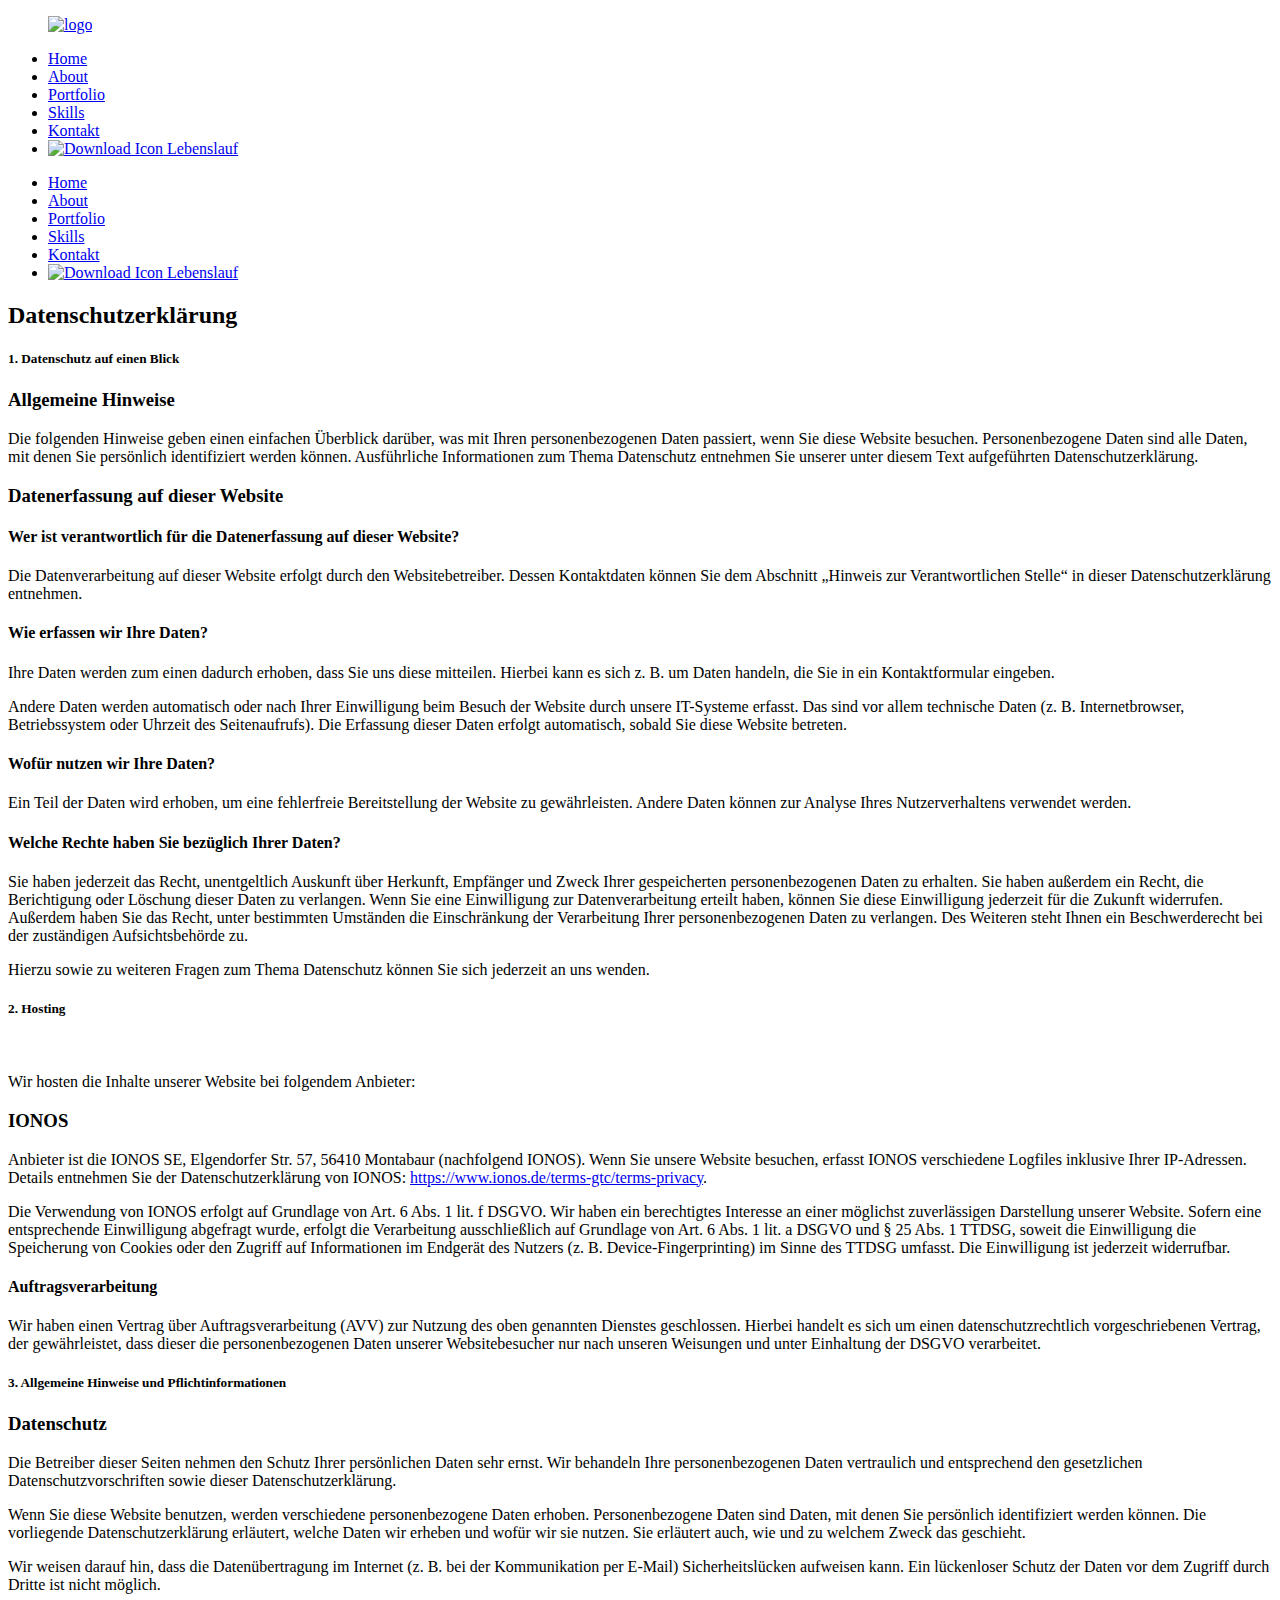
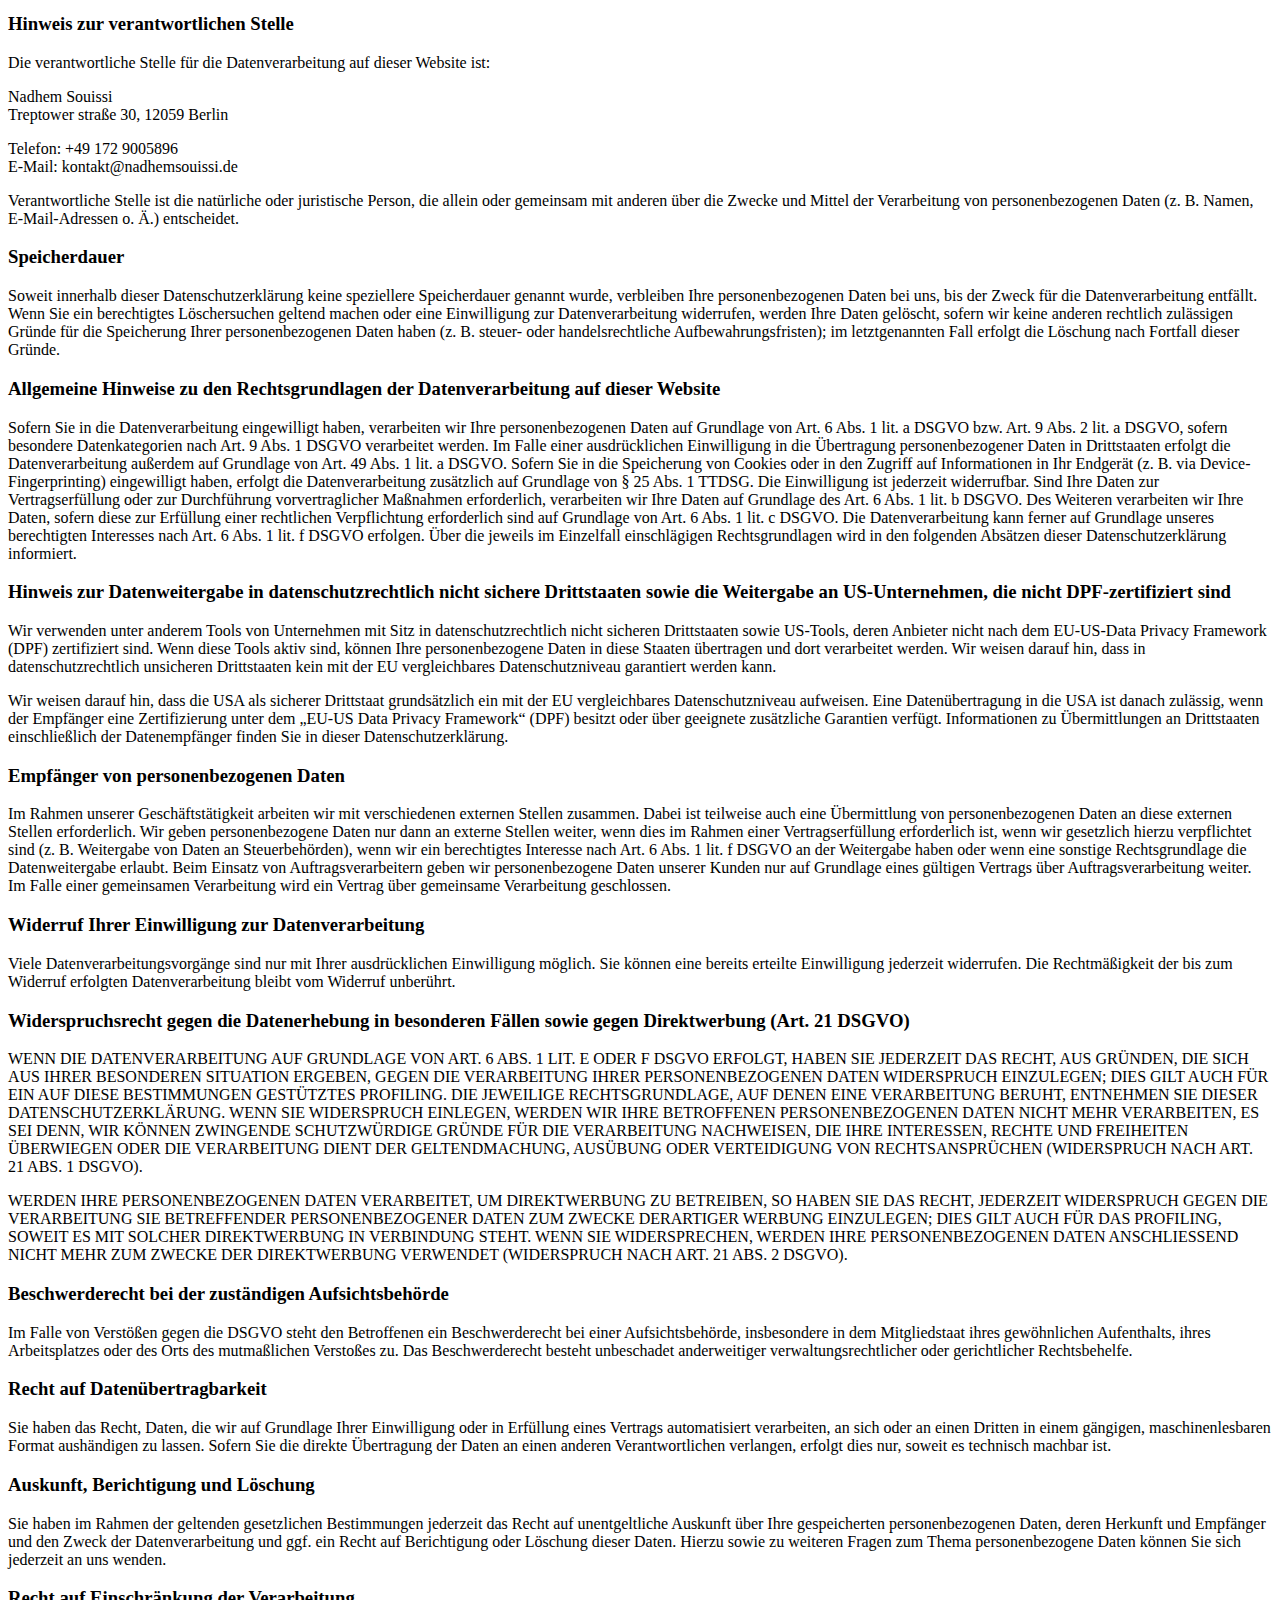
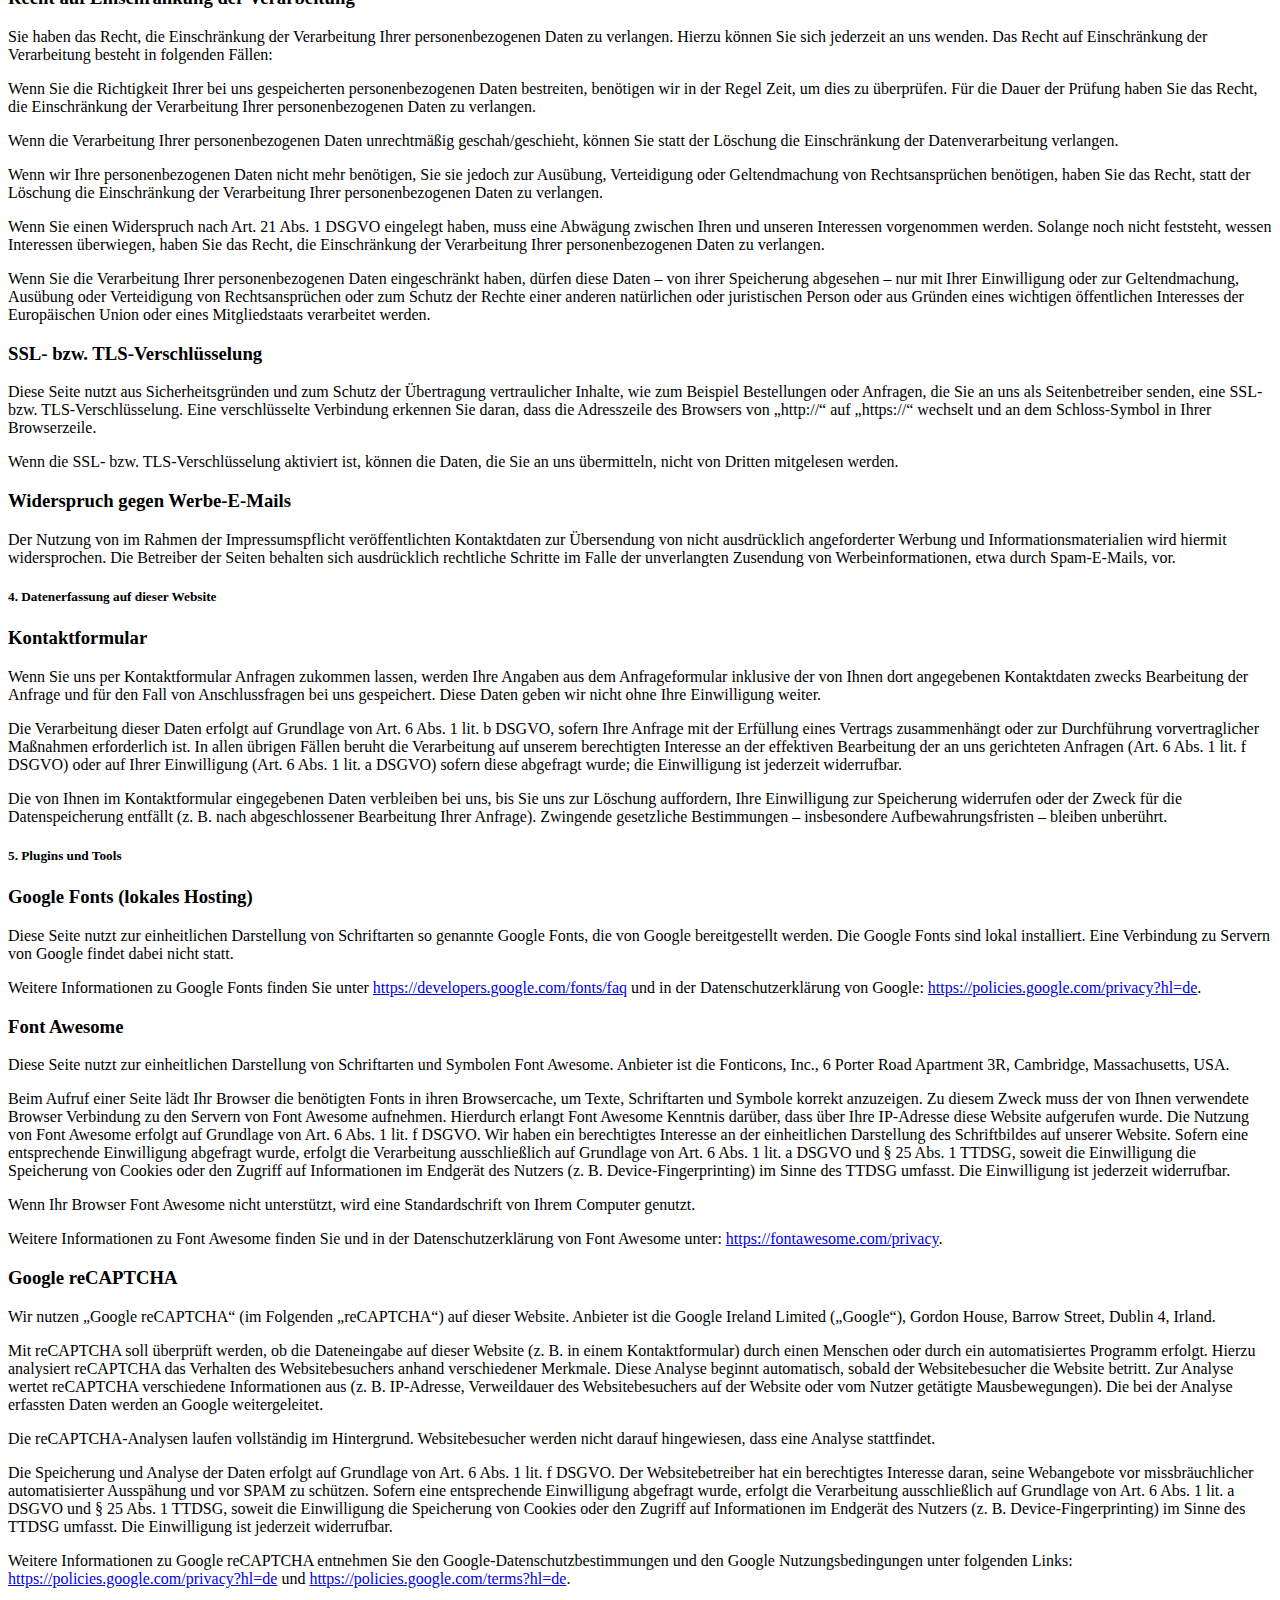
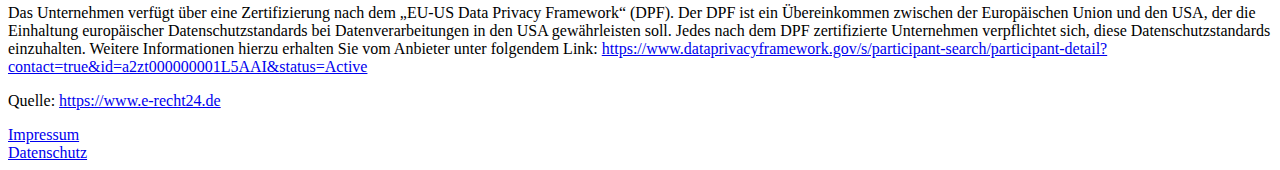
==== datenschutz.html @ a10cf96f "Add files via upload" ====
<!doctype html>
<html>
<head>
	<meta charset="UTF-8">
  	<meta name="viewport" content="width=device-width, initial-scale=1.0">
	<title>Datenschutz</title>
	<link rel="icon" href="bilder/fav-icon.ico" type="image/x-icon">
	<link rel="stylesheet" type="text/css" href="css/ns_fonts">
	<link rel="stylesheet" type="text/css" href="css/ns_styles.css">
	<link rel="stylesheet" href="https://cdnjs.cloudflare.com/ajax/libs/font-awesome/6.5.1/css/all.min.css" integrity="sha512-DTOQO9RWCH3ppGqcWaEA1BIZOC6xxalwEsw9c2QQeAIftl+Vegovlnee1c9QX4TctnWMn13TZye+giMm8e2LwA==" crossorigin="anonymous" referrerpolicy="no-referrer" />
	<script src="https://www.google.com/recaptcha/enterprise.js?render=6LegSc8pAAAAAIklkKpX2Bdz5UQm3y5-i37NAhA-"></script>
</head>

	<body>
	<!--	<header>		
			<div class="navbar">
				<figure id="id01" class="logo">
					<a href="index.html">
						<img src="bilder/ns_Logo.svg" alt="logo">
					</a>
				</figure>
				<ul class="links">
					<li><a href="index.html">Home</a></li>
					<li><a href="index.html#callpage">About me</a></li>
					<li><a href="unsere_expertise.html">Portfolio</a></li>
					<li><a href="#">Skills</a></li>
					<li><a href="erstanfrage_formular.html">Kontakt</a></li>
					<li><a href="faq.html">Lebenslauf</a></li>
				</ul>
				<div class="toggle_btn">
					<i class="fa-solid fa-bars"></i>
				</div>
				<ul class="dropdown_menu">
					<li><a href="index.html">Home</a></li>
					<li><a href="index.html#callpage">About me</a></li>
					<li><a href="unsere_expertise.html">Portfolio</a></li>
					<li><a href="#">Skills</a></li>
					<li><a href="erstanfrage_formular.html">Kontakt</a></li>
					<li><a href="faq.html">Lebenslauf</a></li>
				</ul>
			</div>
		</header>-->
		
			<header>		
			<div class="navbar">
				<figure id="id01" class="logo">
					<a href="index.html">
						<img src="bilder/ns_Logo.svg" alt="logo">
					</a>
				</figure>
				<ul class="links">
					<li><a href="index.html">Home</a></li>
					<li><a href="index.html#caller1">About</a></li>
					<li><a href="index.html#caller2">Portfolio</a></li>
					<li><a href="index.html#caller3">Skills</a></li>
					<li><a href="index.html#caller4">Kontakt</a></li>
					
					<li class="button">
    					<a href="path/to/your/local/file.pdf" download>
        				<img src="bilder/icon-download.svg" alt="Download Icon" width="25" height="25"> Lebenslauf </a>
					</li>
				</ul>
				
				<div class="toggle_btn">
					<i class="fa-solid fa-bars"></i>
				</div>
				
				<ul class="dropdown_menu">
					<li><a href="index.html">Home</a></li>
					<li><a href="index.html#caller1">About</a></li>
					<li><a href="index.html#caller2">Portfolio</a></li>
					<li><a href="index.html#caller3">Skills</a></li>
					<li><a href="index.html#caller4">Kontakt</a></li>
					
					<li class="button2">
    					<a href="path/to/your/local/file.pdf" download>
        				<img src="bilder/icon-download.svg" alt="Download Icon" width="25" height="25"> Lebenslauf </a>
					</li>

				</ul>
			</div>
		</header> 
		
		
		
		
		<main>
			<div class="mainw">
				<div class="datenschutzz">

					
					<h2>Datenschutz&shy;erkl&auml;rung</h2>
					<h5>1. Datenschutz auf einen Blick</h5>
					<h3>Allgemeine Hinweise</h3> <p>Die folgenden Hinweise geben einen einfachen &Uuml;berblick dar&uuml;ber, was mit Ihren personenbezogenen Daten passiert, wenn Sie diese Website besuchen. Personenbezogene Daten sind alle Daten, mit denen Sie pers&ouml;nlich identifiziert werden k&ouml;nnen. Ausf&uuml;hrliche Informationen zum Thema Datenschutz entnehmen Sie unserer unter diesem Text aufgef&uuml;hrten Datenschutzerkl&auml;rung.</p>
					<h3>Datenerfassung auf dieser Website</h3> <h4>Wer ist verantwortlich f&uuml;r die Datenerfassung auf dieser Website?</h4> <p>Die Datenverarbeitung auf dieser Website erfolgt durch den Websitebetreiber. Dessen Kontaktdaten k&ouml;nnen Sie dem Abschnitt &bdquo;Hinweis zur Verantwortlichen Stelle&ldquo; in dieser Datenschutzerkl&auml;rung entnehmen.</p> <h4>Wie erfassen wir Ihre Daten?</h4> <p>Ihre Daten werden zum einen dadurch erhoben, dass Sie uns diese mitteilen. Hierbei kann es sich z.&nbsp;B. um Daten handeln, die Sie in ein Kontaktformular eingeben.</p> <p>Andere Daten werden automatisch oder nach Ihrer Einwilligung beim Besuch der Website durch unsere IT-Systeme erfasst. Das sind vor allem technische Daten (z.&nbsp;B. Internetbrowser, Betriebssystem oder Uhrzeit des Seitenaufrufs). Die Erfassung dieser Daten erfolgt automatisch, sobald Sie diese Website betreten.</p> <h4>Wof&uuml;r nutzen wir Ihre Daten?</h4> <p>Ein Teil der Daten wird erhoben, um eine fehlerfreie Bereitstellung der Website zu gew&auml;hrleisten. Andere Daten k&ouml;nnen zur Analyse Ihres Nutzerverhaltens verwendet werden.</p> <h4>Welche Rechte haben Sie bez&uuml;glich Ihrer Daten?</h4> <p>Sie haben jederzeit das Recht, unentgeltlich Auskunft &uuml;ber Herkunft, Empf&auml;nger und Zweck Ihrer gespeicherten personenbezogenen Daten zu erhalten. Sie haben au&szlig;erdem ein Recht, die Berichtigung oder L&ouml;schung dieser Daten zu verlangen. Wenn Sie eine Einwilligung zur Datenverarbeitung erteilt haben, k&ouml;nnen Sie diese Einwilligung jederzeit f&uuml;r die Zukunft widerrufen. Au&szlig;erdem haben Sie das Recht, unter bestimmten Umst&auml;nden die Einschr&auml;nkung der Verarbeitung Ihrer personenbezogenen Daten zu verlangen. Des Weiteren steht Ihnen ein Beschwerderecht bei der zust&auml;ndigen Aufsichtsbeh&ouml;rde zu.</p> <p>Hierzu sowie zu weiteren Fragen zum Thema Datenschutz k&ouml;nnen Sie sich jederzeit an uns wenden.</p>
					<h5>2. Hosting</h5><br>
					<p>Wir hosten die Inhalte unserer Website bei folgendem Anbieter:</p>
					<h3>IONOS</h3> <p>Anbieter ist die IONOS SE, Elgendorfer Str. 57, 56410 Montabaur (nachfolgend IONOS). Wenn Sie unsere Website besuchen, erfasst IONOS verschiedene Logfiles inklusive Ihrer IP-Adressen. Details entnehmen Sie der Datenschutzerkl&auml;rung von IONOS: <a href="https://www.ionos.de/terms-gtc/terms-privacy" target="_blank" rel="noopener noreferrer">https://www.ionos.de/terms-gtc/terms-privacy</a>.</p> <p>Die Verwendung von IONOS erfolgt auf Grundlage von Art. 6 Abs. 1 lit. f DSGVO. Wir haben ein berechtigtes Interesse an einer m&ouml;glichst zuverl&auml;ssigen Darstellung unserer Website. Sofern eine entsprechende Einwilligung abgefragt wurde, erfolgt die Verarbeitung ausschlie&szlig;lich auf Grundlage von Art. 6 Abs. 1 lit. a DSGVO und &sect; 25 Abs. 1 TTDSG, soweit die Einwilligung die Speicherung von Cookies oder den Zugriff auf Informationen im Endger&auml;t des Nutzers (z.&nbsp;B. Device-Fingerprinting) im Sinne des TTDSG umfasst. Die Einwilligung ist jederzeit widerrufbar.</p>

					<h4>Auftragsverarbeitung</h4> <p>Wir haben einen Vertrag &uuml;ber Auftragsverarbeitung (AVV) zur Nutzung des oben genannten Dienstes geschlossen. Hierbei handelt es sich um einen datenschutzrechtlich vorgeschriebenen Vertrag, der gew&auml;hrleistet, dass dieser die personenbezogenen Daten unserer Websitebesucher nur nach unseren Weisungen und unter Einhaltung der DSGVO verarbeitet.</p>
					<h5>3. Allgemeine Hinweise und Pflicht&shy;informationen</h5>
					<h3>Datenschutz</h3> <p>Die Betreiber dieser Seiten nehmen den Schutz Ihrer pers&ouml;nlichen Daten sehr ernst. Wir behandeln Ihre personenbezogenen Daten vertraulich und entsprechend den gesetzlichen Datenschutzvorschriften sowie dieser Datenschutzerkl&auml;rung.</p> <p>Wenn Sie diese Website benutzen, werden verschiedene personenbezogene Daten erhoben. Personenbezogene Daten sind Daten, mit denen Sie pers&ouml;nlich identifiziert werden k&ouml;nnen. Die vorliegende Datenschutzerkl&auml;rung erl&auml;utert, welche Daten wir erheben und wof&uuml;r wir sie nutzen. Sie erl&auml;utert auch, wie und zu welchem Zweck das geschieht.</p> <p>Wir weisen darauf hin, dass die Daten&uuml;bertragung im Internet (z.&nbsp;B. bei der Kommunikation per E-Mail) Sicherheitsl&uuml;cken aufweisen kann. Ein l&uuml;ckenloser Schutz der Daten vor dem Zugriff durch Dritte ist nicht m&ouml;glich.</p>
					<h3>Hinweis zur verantwortlichen Stelle</h3> <p>Die verantwortliche Stelle f&uuml;r die Datenverarbeitung auf dieser Website ist:</p> <p>Nadhem Souissi<br />
					Treptower stra&szlig;e 30, 12059 Berlin</p>

					<p>Telefon: +49 172 9005896<br />
					E-Mail: kontakt@nadhemsouissi.de</p>
					 <p>Verantwortliche Stelle ist die nat&uuml;rliche oder juristische Person, die allein oder gemeinsam mit anderen &uuml;ber die Zwecke und Mittel der Verarbeitung von personenbezogenen Daten (z.&nbsp;B. Namen, E-Mail-Adressen o. &Auml;.) entscheidet.</p>

					<h3>Speicherdauer</h3> <p>Soweit innerhalb dieser Datenschutzerkl&auml;rung keine speziellere Speicherdauer genannt wurde, verbleiben Ihre personenbezogenen Daten bei uns, bis der Zweck f&uuml;r die Datenverarbeitung entf&auml;llt. Wenn Sie ein berechtigtes L&ouml;schersuchen geltend machen oder eine Einwilligung zur Datenverarbeitung widerrufen, werden Ihre Daten gel&ouml;scht, sofern wir keine anderen rechtlich zul&auml;ssigen Gr&uuml;nde f&uuml;r die Speicherung Ihrer personenbezogenen Daten haben (z.&nbsp;B. steuer- oder handelsrechtliche Aufbewahrungsfristen); im letztgenannten Fall erfolgt die L&ouml;schung nach Fortfall dieser Gr&uuml;nde.</p>
					<h3>Allgemeine Hinweise zu den Rechtsgrundlagen der Datenverarbeitung auf dieser Website</h3> <p>Sofern Sie in die Datenverarbeitung eingewilligt haben, verarbeiten wir Ihre personenbezogenen Daten auf Grundlage von Art. 6 Abs. 1 lit. a DSGVO bzw. Art. 9 Abs. 2 lit. a DSGVO, sofern besondere Datenkategorien nach Art. 9 Abs. 1 DSGVO verarbeitet werden. Im Falle einer ausdr&uuml;cklichen Einwilligung in die &Uuml;bertragung personenbezogener Daten in Drittstaaten erfolgt die Datenverarbeitung au&szlig;erdem auf Grundlage von Art. 49 Abs. 1 lit. a DSGVO. Sofern Sie in die Speicherung von Cookies oder in den Zugriff auf Informationen in Ihr Endger&auml;t (z.&nbsp;B. via Device-Fingerprinting) eingewilligt haben, erfolgt die Datenverarbeitung zus&auml;tzlich auf Grundlage von &sect; 25 Abs. 1 TTDSG. Die Einwilligung ist jederzeit widerrufbar. Sind Ihre Daten zur Vertragserf&uuml;llung oder zur Durchf&uuml;hrung vorvertraglicher Ma&szlig;nahmen erforderlich, verarbeiten wir Ihre Daten auf Grundlage des Art. 6 Abs. 1 lit. b DSGVO. Des Weiteren verarbeiten wir Ihre Daten, sofern diese zur Erf&uuml;llung einer rechtlichen Verpflichtung erforderlich sind auf Grundlage von Art. 6 Abs. 1 lit. c DSGVO. Die Datenverarbeitung kann ferner auf Grundlage unseres berechtigten Interesses nach Art. 6 Abs. 1 lit. f DSGVO erfolgen. &Uuml;ber die jeweils im Einzelfall einschl&auml;gigen Rechtsgrundlagen wird in den folgenden Abs&auml;tzen dieser Datenschutzerkl&auml;rung informiert.</p>
					<h3>Hinweis zur Datenweitergabe in datenschutzrechtlich nicht sichere Drittstaaten sowie die Weitergabe an US-Unternehmen, die nicht DPF-zertifiziert sind</h3> <p>Wir verwenden unter anderem Tools von Unternehmen mit Sitz in datenschutzrechtlich nicht sicheren Drittstaaten sowie US-Tools, deren Anbieter nicht nach dem EU-US-Data Privacy Framework (DPF) zertifiziert sind. Wenn diese Tools aktiv sind, k&ouml;nnen Ihre personenbezogene Daten in diese Staaten &uuml;bertragen und dort verarbeitet werden. Wir weisen darauf hin, dass in datenschutzrechtlich unsicheren Drittstaaten kein mit der EU vergleichbares Datenschutzniveau garantiert werden kann.</p> <p>Wir weisen darauf hin, dass die USA als sicherer Drittstaat grunds&auml;tzlich ein mit der EU vergleichbares Datenschutzniveau aufweisen. Eine Daten&uuml;bertragung in die USA ist danach zul&auml;ssig, wenn der Empf&auml;nger eine Zertifizierung unter dem &bdquo;EU-US Data Privacy Framework&ldquo; (DPF) besitzt oder &uuml;ber geeignete zus&auml;tzliche Garantien verf&uuml;gt. Informationen zu &Uuml;bermittlungen an Drittstaaten einschlie&szlig;lich der Datenempf&auml;nger finden Sie in dieser Datenschutzerkl&auml;rung.</p><h3>Empfänger von personenbezogenen Daten</h3> <p>Im Rahmen unserer Gesch&auml;ftst&auml;tigkeit arbeiten wir mit verschiedenen externen Stellen zusammen. Dabei ist teilweise auch eine &Uuml;bermittlung von personenbezogenen Daten an diese externen Stellen erforderlich. Wir geben personenbezogene Daten nur dann an externe Stellen weiter, wenn dies im Rahmen einer Vertragserf&uuml;llung erforderlich ist, wenn wir gesetzlich hierzu verpflichtet sind (z.&nbsp;B. Weitergabe von Daten an Steuerbeh&ouml;rden), wenn wir ein berechtigtes Interesse nach Art. 6 Abs. 1 lit. f DSGVO an der Weitergabe haben oder wenn eine sonstige Rechtsgrundlage die Datenweitergabe erlaubt.  Beim Einsatz von Auftragsverarbeitern geben wir personenbezogene Daten unserer Kunden nur auf Grundlage eines g&uuml;ltigen Vertrags &uuml;ber Auftragsverarbeitung weiter. Im Falle einer gemeinsamen Verarbeitung wird ein Vertrag &uuml;ber gemeinsame Verarbeitung geschlossen.</p>
					<h3>Widerruf Ihrer Einwilligung zur Datenverarbeitung</h3> <p>Viele Datenverarbeitungsvorg&auml;nge sind nur mit Ihrer ausdr&uuml;cklichen Einwilligung m&ouml;glich. Sie k&ouml;nnen eine bereits erteilte Einwilligung jederzeit widerrufen. Die Rechtm&auml;&szlig;igkeit der bis zum Widerruf erfolgten Datenverarbeitung bleibt vom Widerruf unber&uuml;hrt.</p>
					<h3>Widerspruchsrecht gegen die Datenerhebung in besonderen F&auml;llen sowie gegen Direktwerbung (Art. 21 DSGVO)</h3> <p>WENN DIE DATENVERARBEITUNG AUF GRUNDLAGE VON ART. 6 ABS. 1 LIT. E ODER F DSGVO ERFOLGT, HABEN SIE JEDERZEIT DAS RECHT, AUS GR&Uuml;NDEN, DIE SICH AUS IHRER BESONDEREN SITUATION ERGEBEN, GEGEN DIE VERARBEITUNG IHRER PERSONENBEZOGENEN DATEN WIDERSPRUCH EINZULEGEN; DIES GILT AUCH F&Uuml;R EIN AUF DIESE BESTIMMUNGEN GEST&Uuml;TZTES PROFILING. DIE JEWEILIGE RECHTSGRUNDLAGE, AUF DENEN EINE VERARBEITUNG BERUHT, ENTNEHMEN SIE DIESER DATENSCHUTZERKL&Auml;RUNG. WENN SIE WIDERSPRUCH EINLEGEN, WERDEN WIR IHRE BETROFFENEN PERSONENBEZOGENEN DATEN NICHT MEHR VERARBEITEN, ES SEI DENN, WIR K&Ouml;NNEN ZWINGENDE SCHUTZW&Uuml;RDIGE GR&Uuml;NDE F&Uuml;R DIE VERARBEITUNG NACHWEISEN, DIE IHRE INTERESSEN, RECHTE UND FREIHEITEN &Uuml;BERWIEGEN ODER DIE VERARBEITUNG DIENT DER GELTENDMACHUNG, AUS&Uuml;BUNG ODER VERTEIDIGUNG VON RECHTSANSPR&Uuml;CHEN (WIDERSPRUCH NACH ART. 21 ABS. 1 DSGVO).</p> <p>WERDEN IHRE PERSONENBEZOGENEN DATEN VERARBEITET, UM DIREKTWERBUNG ZU BETREIBEN, SO HABEN SIE DAS RECHT, JEDERZEIT WIDERSPRUCH GEGEN DIE VERARBEITUNG SIE BETREFFENDER PERSONENBEZOGENER DATEN ZUM ZWECKE DERARTIGER WERBUNG EINZULEGEN; DIES GILT AUCH F&Uuml;R DAS PROFILING, SOWEIT ES MIT SOLCHER DIREKTWERBUNG IN VERBINDUNG STEHT. WENN SIE WIDERSPRECHEN, WERDEN IHRE PERSONENBEZOGENEN DATEN ANSCHLIESSEND NICHT MEHR ZUM ZWECKE DER DIREKTWERBUNG VERWENDET (WIDERSPRUCH NACH ART. 21 ABS. 2 DSGVO).</p>
					<h3>Beschwerde&shy;recht bei der zust&auml;ndigen Aufsichts&shy;beh&ouml;rde</h3> <p>Im Falle von Verst&ouml;&szlig;en gegen die DSGVO steht den Betroffenen ein Beschwerderecht bei einer Aufsichtsbeh&ouml;rde, insbesondere in dem Mitgliedstaat ihres gew&ouml;hnlichen Aufenthalts, ihres Arbeitsplatzes oder des Orts des mutma&szlig;lichen Versto&szlig;es zu. Das Beschwerderecht besteht unbeschadet anderweitiger verwaltungsrechtlicher oder gerichtlicher Rechtsbehelfe.</p>
					<h3>Recht auf Daten&shy;&uuml;bertrag&shy;barkeit</h3> <p>Sie haben das Recht, Daten, die wir auf Grundlage Ihrer Einwilligung oder in Erf&uuml;llung eines Vertrags automatisiert verarbeiten, an sich oder an einen Dritten in einem g&auml;ngigen, maschinenlesbaren Format aush&auml;ndigen zu lassen. Sofern Sie die direkte &Uuml;bertragung der Daten an einen anderen Verantwortlichen verlangen, erfolgt dies nur, soweit es technisch machbar ist.</p>
					<h3>Auskunft, Berichtigung und L&ouml;schung</h3> <p>Sie haben im Rahmen der geltenden gesetzlichen Bestimmungen jederzeit das Recht auf unentgeltliche Auskunft &uuml;ber Ihre gespeicherten personenbezogenen Daten, deren Herkunft und Empf&auml;nger und den Zweck der Datenverarbeitung und ggf. ein Recht auf Berichtigung oder L&ouml;schung dieser Daten. Hierzu sowie zu weiteren Fragen zum Thema personenbezogene Daten k&ouml;nnen Sie sich jederzeit an uns wenden.</p>
					<h3>Recht auf Einschr&auml;nkung der Verarbeitung</h3> <p>Sie haben das Recht, die Einschr&auml;nkung der Verarbeitung Ihrer personenbezogenen Daten zu verlangen. Hierzu k&ouml;nnen Sie sich jederzeit an uns wenden. Das Recht auf Einschr&auml;nkung der Verarbeitung besteht in folgenden F&auml;llen:</p>
				
					<p>Wenn Sie die Richtigkeit Ihrer bei uns gespeicherten personenbezogenen Daten bestreiten, benötigen wir in der Regel Zeit, um dies zu überprüfen. Für die Dauer der Prüfung haben Sie das Recht, die Einschränkung der Verarbeitung Ihrer personenbezogenen Daten zu verlangen.</p> 
					<p>Wenn die Verarbeitung Ihrer personenbezogenen Daten unrechtmäßig geschah/geschieht, können Sie statt der Löschung die Einschränkung der Datenverarbeitung verlangen.</p> 
					<p>Wenn wir Ihre personenbezogenen Daten nicht mehr benötigen, Sie sie jedoch zur Ausübung, Verteidigung oder Geltendmachung von Rechtsansprüchen benötigen, haben Sie das Recht, statt der Löschung die Einschränkung der Verarbeitung Ihrer personenbezogenen Daten zu verlangen.</p> 
					<p>Wenn Sie einen Widerspruch nach Art. 21 Abs. 1 DSGVO eingelegt haben, muss eine Abwägung zwischen Ihren und unseren Interessen vorgenommen werden. Solange noch nicht feststeht, wessen Interessen überwiegen, haben Sie das Recht, die Einschränkung der Verarbeitung Ihrer personenbezogenen Daten zu verlangen.</p>

	
					<p>Wenn Sie die Verarbeitung Ihrer personenbezogenen Daten eingeschr&auml;nkt haben, d&uuml;rfen diese Daten &ndash; von ihrer Speicherung abgesehen &ndash; nur mit Ihrer Einwilligung oder zur Geltendmachung, Aus&uuml;bung oder Verteidigung von Rechtsanspr&uuml;chen oder zum Schutz der Rechte einer anderen nat&uuml;rlichen oder juristischen Person oder aus Gr&uuml;nden eines wichtigen &ouml;ffentlichen Interesses der Europ&auml;ischen Union oder eines Mitgliedstaats verarbeitet werden.</p>
					<h3>SSL- bzw. TLS-Verschl&uuml;sselung</h3> <p>Diese Seite nutzt aus Sicherheitsgr&uuml;nden und zum Schutz der &Uuml;bertragung vertraulicher Inhalte, wie zum Beispiel Bestellungen oder Anfragen, die Sie an uns als Seitenbetreiber senden, eine SSL- bzw. TLS-Verschl&uuml;sselung. Eine verschl&uuml;sselte Verbindung erkennen Sie daran, dass die Adresszeile des Browsers von &bdquo;http://&ldquo; auf &bdquo;https://&ldquo; wechselt und an dem Schloss-Symbol in Ihrer Browserzeile.</p> <p>Wenn die SSL- bzw. TLS-Verschl&uuml;sselung aktiviert ist, k&ouml;nnen die Daten, die Sie an uns &uuml;bermitteln, nicht von Dritten mitgelesen werden.</p>
					<h3>Widerspruch gegen Werbe-E-Mails</h3> <p>Der Nutzung von im Rahmen der Impressumspflicht ver&ouml;ffentlichten Kontaktdaten zur &Uuml;bersendung von nicht ausdr&uuml;cklich angeforderter Werbung und Informationsmaterialien wird hiermit widersprochen. Die Betreiber der Seiten behalten sich ausdr&uuml;cklich rechtliche Schritte im Falle der unverlangten Zusendung von Werbeinformationen, etwa durch Spam-E-Mails, vor.</p>
					<h5>4. Datenerfassung auf dieser Website</h5>
					<h3>Kontaktformular</h3> <p>Wenn Sie uns per Kontaktformular Anfragen zukommen lassen, werden Ihre Angaben aus dem Anfrageformular inklusive der von Ihnen dort angegebenen Kontaktdaten zwecks Bearbeitung der Anfrage und f&uuml;r den Fall von Anschlussfragen bei uns gespeichert. Diese Daten geben wir nicht ohne Ihre Einwilligung weiter.</p> <p>Die Verarbeitung dieser Daten erfolgt auf Grundlage von Art. 6 Abs. 1 lit. b DSGVO, sofern Ihre Anfrage mit der Erf&uuml;llung eines Vertrags zusammenh&auml;ngt oder zur Durchf&uuml;hrung vorvertraglicher Ma&szlig;nahmen erforderlich ist. In allen &uuml;brigen F&auml;llen beruht die Verarbeitung auf unserem berechtigten Interesse an der effektiven Bearbeitung der an uns gerichteten Anfragen (Art. 6 Abs. 1 lit. f DSGVO) oder auf Ihrer Einwilligung (Art. 6 Abs. 1 lit. a DSGVO) sofern diese abgefragt wurde; die Einwilligung ist jederzeit widerrufbar.</p> <p>Die von Ihnen im Kontaktformular eingegebenen Daten verbleiben bei uns, bis Sie uns zur L&ouml;schung auffordern, Ihre Einwilligung zur Speicherung widerrufen oder der Zweck f&uuml;r die Datenspeicherung entf&auml;llt (z.&nbsp;B. nach abgeschlossener Bearbeitung Ihrer Anfrage). Zwingende gesetzliche Bestimmungen &ndash; insbesondere Aufbewahrungsfristen &ndash; bleiben unber&uuml;hrt.</p>
					<h5>5. Plugins und Tools</h5>
					<h3>Google Fonts (lokales Hosting)</h3> <p>Diese Seite nutzt zur einheitlichen Darstellung von Schriftarten so genannte Google Fonts, die von Google bereitgestellt werden. Die Google Fonts sind lokal installiert. Eine Verbindung zu Servern von Google findet dabei nicht statt.</p> <p>Weitere Informationen zu Google Fonts finden Sie unter <a href="https://developers.google.com/fonts/faq" target="_blank" rel="noopener noreferrer">https://developers.google.com/fonts/faq</a> und in der Datenschutzerkl&auml;rung von Google: <a href="https://policies.google.com/privacy?hl=de" target="_blank" rel="noopener noreferrer">https://policies.google.com/privacy?hl=de</a>.</p>
					<h3>Font Awesome</h3> <p>Diese Seite nutzt zur einheitlichen Darstellung von Schriftarten und Symbolen Font Awesome. Anbieter ist die Fonticons, Inc., 6 Porter Road Apartment 3R, Cambridge, Massachusetts, USA.</p> <p>Beim Aufruf einer Seite l&auml;dt Ihr Browser die ben&ouml;tigten Fonts in ihren Browsercache, um Texte, Schriftarten und Symbole korrekt anzuzeigen. Zu diesem Zweck muss der von Ihnen verwendete Browser Verbindung zu den Servern von Font Awesome aufnehmen. Hierdurch erlangt Font Awesome Kenntnis dar&uuml;ber, dass &uuml;ber Ihre IP-Adresse diese Website aufgerufen wurde. Die Nutzung von Font Awesome erfolgt auf Grundlage von Art. 6 Abs. 1 lit. f DSGVO. Wir haben ein berechtigtes Interesse an der einheitlichen Darstellung des Schriftbildes auf unserer Website. Sofern eine entsprechende Einwilligung abgefragt wurde, erfolgt die Verarbeitung ausschlie&szlig;lich auf Grundlage von Art. 6 Abs. 1 lit. a DSGVO und &sect; 25 Abs. 1 TTDSG, soweit die Einwilligung die Speicherung von Cookies oder den Zugriff auf Informationen im Endger&auml;t des Nutzers (z.&nbsp;B. Device-Fingerprinting) im Sinne des TTDSG umfasst. Die Einwilligung ist jederzeit widerrufbar.</p> <p>Wenn Ihr Browser Font Awesome nicht unterst&uuml;tzt, wird eine Standardschrift von Ihrem Computer genutzt.</p> <p>Weitere Informationen zu Font Awesome finden Sie&nbsp;und in der Datenschutzerkl&auml;rung von Font Awesome unter: <a href="https://fontawesome.com/privacy" target="_blank" rel="noopener noreferrer">https://fontawesome.com/privacy</a>.</p>

					<h3>Google reCAPTCHA</h3> <p>Wir nutzen &bdquo;Google reCAPTCHA&ldquo; (im Folgenden &bdquo;reCAPTCHA&ldquo;) auf dieser Website. Anbieter ist die Google Ireland Limited (&bdquo;Google&ldquo;), Gordon House, Barrow Street, Dublin 4, Irland.</p> <p>Mit reCAPTCHA soll &uuml;berpr&uuml;ft werden, ob die Dateneingabe auf dieser Website (z.&nbsp;B. in einem Kontaktformular) durch einen Menschen oder durch ein automatisiertes Programm erfolgt. Hierzu analysiert reCAPTCHA das Verhalten des Websitebesuchers anhand verschiedener Merkmale. Diese Analyse beginnt automatisch, sobald der Websitebesucher die Website betritt. Zur Analyse wertet reCAPTCHA verschiedene Informationen aus (z.&nbsp;B. IP-Adresse, Verweildauer des Websitebesuchers auf der Website oder vom Nutzer get&auml;tigte Mausbewegungen). Die bei der Analyse erfassten Daten werden an Google weitergeleitet.</p> <p>Die reCAPTCHA-Analysen laufen vollst&auml;ndig im Hintergrund. Websitebesucher werden nicht darauf hingewiesen, dass eine Analyse stattfindet.</p> <p>Die Speicherung und Analyse der Daten erfolgt auf Grundlage von Art. 6 Abs. 1 lit. f DSGVO. Der Websitebetreiber hat ein berechtigtes Interesse daran, seine Webangebote vor missbr&auml;uchlicher automatisierter Aussp&auml;hung und vor SPAM zu sch&uuml;tzen. Sofern eine entsprechende Einwilligung abgefragt wurde, erfolgt die Verarbeitung ausschlie&szlig;lich auf Grundlage von Art. 6 Abs. 1 lit. a DSGVO und &sect; 25 Abs. 1 TTDSG, soweit die Einwilligung die Speicherung von Cookies oder den Zugriff auf Informationen im Endger&auml;t des Nutzers (z.&nbsp;B. Device-Fingerprinting) im Sinne des TTDSG umfasst. Die Einwilligung ist jederzeit widerrufbar.</p> <p>Weitere Informationen zu Google reCAPTCHA entnehmen Sie den Google-Datenschutzbestimmungen und den Google Nutzungsbedingungen unter folgenden Links: <a href="https://policies.google.com/privacy?hl=de" target="_blank" rel="noopener noreferrer">https://policies.google.com/privacy?hl=de</a> und <a href="https://policies.google.com/terms?hl=de" target="_blank" rel="noopener noreferrer">https://policies.google.com/terms?hl=de</a>.</p>
					<p>Das Unternehmen verf&uuml;gt &uuml;ber eine Zertifizierung nach dem &bdquo;EU-US Data Privacy Framework&ldquo; (DPF). Der DPF ist ein &Uuml;bereinkommen zwischen der Europ&auml;ischen Union und den USA, der die Einhaltung europ&auml;ischer Datenschutzstandards bei Datenverarbeitungen in den USA gew&auml;hrleisten soll. Jedes nach dem DPF zertifizierte Unternehmen verpflichtet sich, diese Datenschutzstandards einzuhalten. Weitere Informationen hierzu erhalten Sie vom Anbieter unter folgendem Link: <a href="https://www.dataprivacyframework.gov/s/participant-search/participant-detail?contact=true&id=a2zt000000001L5AAI&status=Active" target="_blank" rel="noopener noreferrer">https://www.dataprivacyframework.gov/s/participant-search/participant-detail?contact=true&id=a2zt000000001L5AAI&status=Active</a></p>
					<p>Quelle: <a href="https://www.e-recht24.de">https://www.e-recht24.de</a></p>

				</div>
				
			</div>
		</main>
	
	
				<footer>
			<div class="footer-content">
				<div class="impressum-section">
					<a href="impressum.html" class="footer-header">Impressum</a>
				</div>
				<div class="datenschutz-section">
					<a href="datenschutz.html" class="footer-header">Datenschutz</a>
				</div>
			</div>
		</footer>
		
	
		<script src="js/ns_nav_dropdown.js"></script>

	</body>
</html>
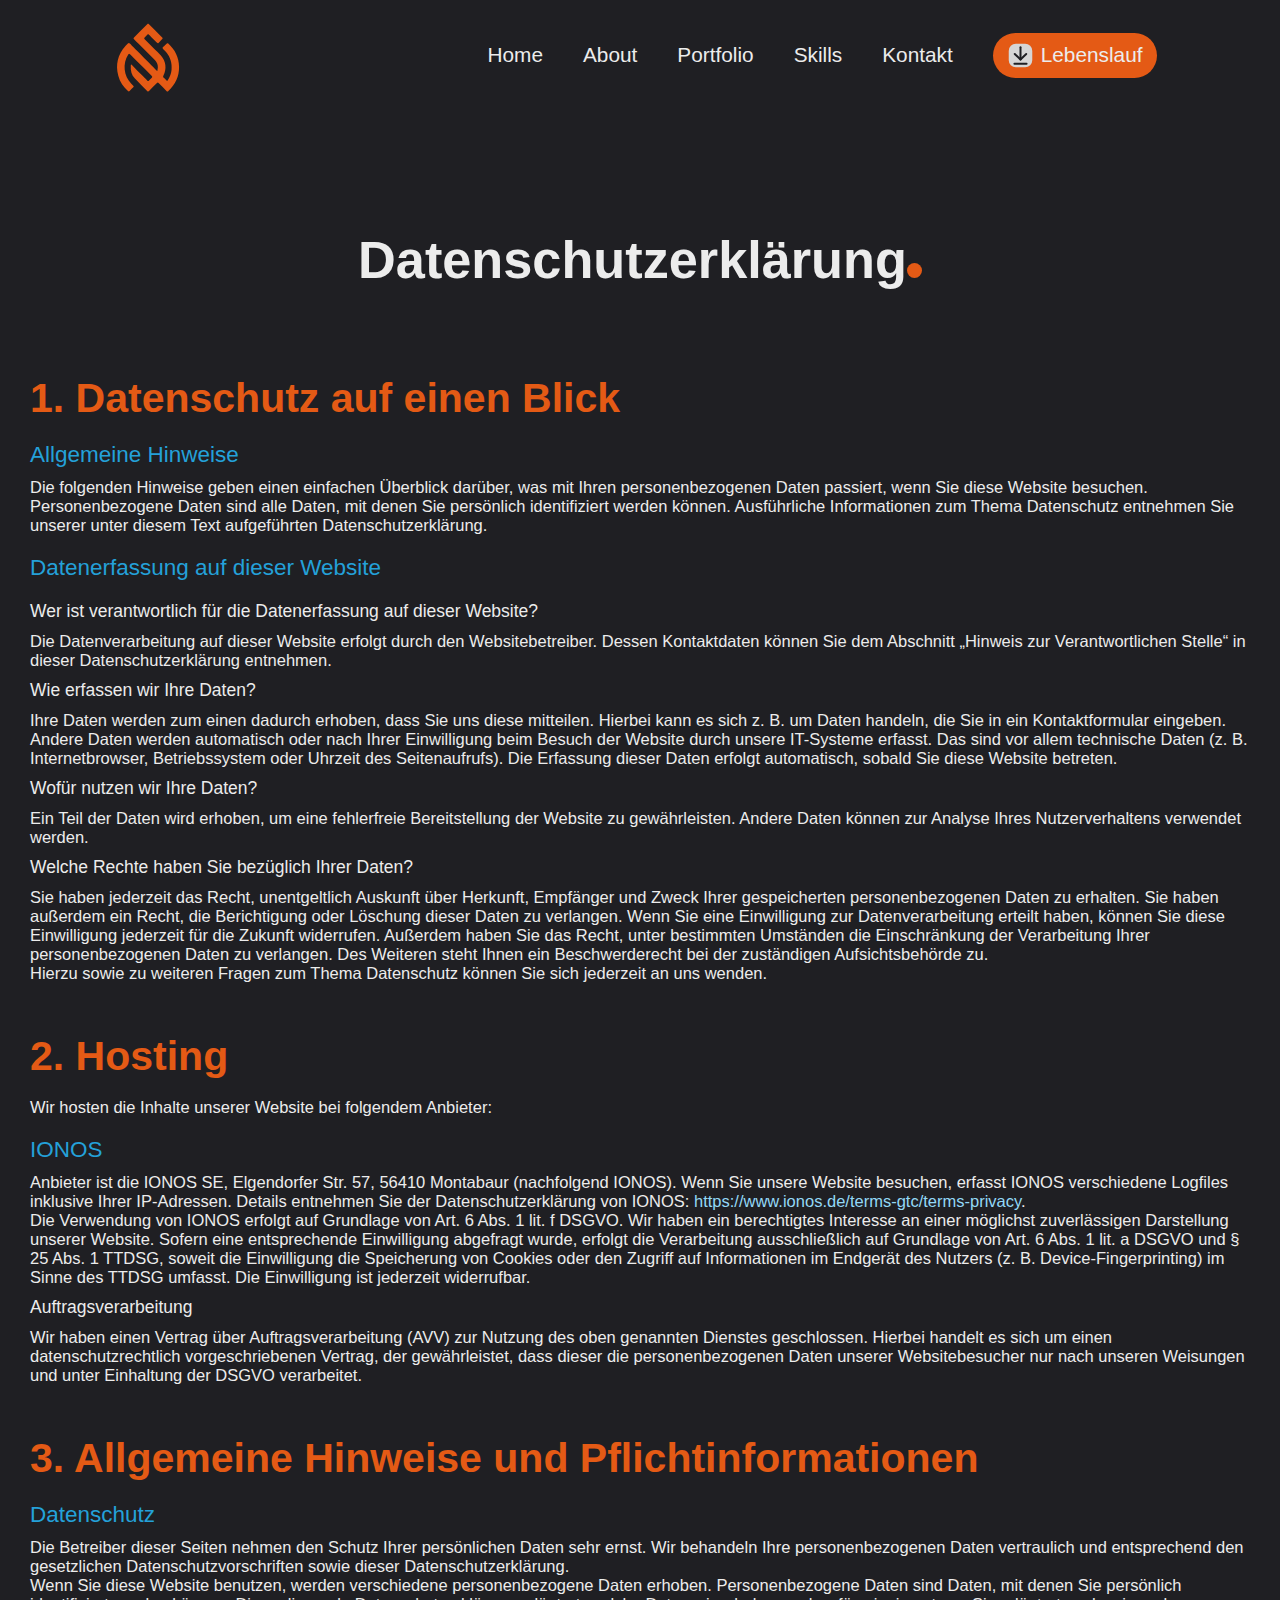
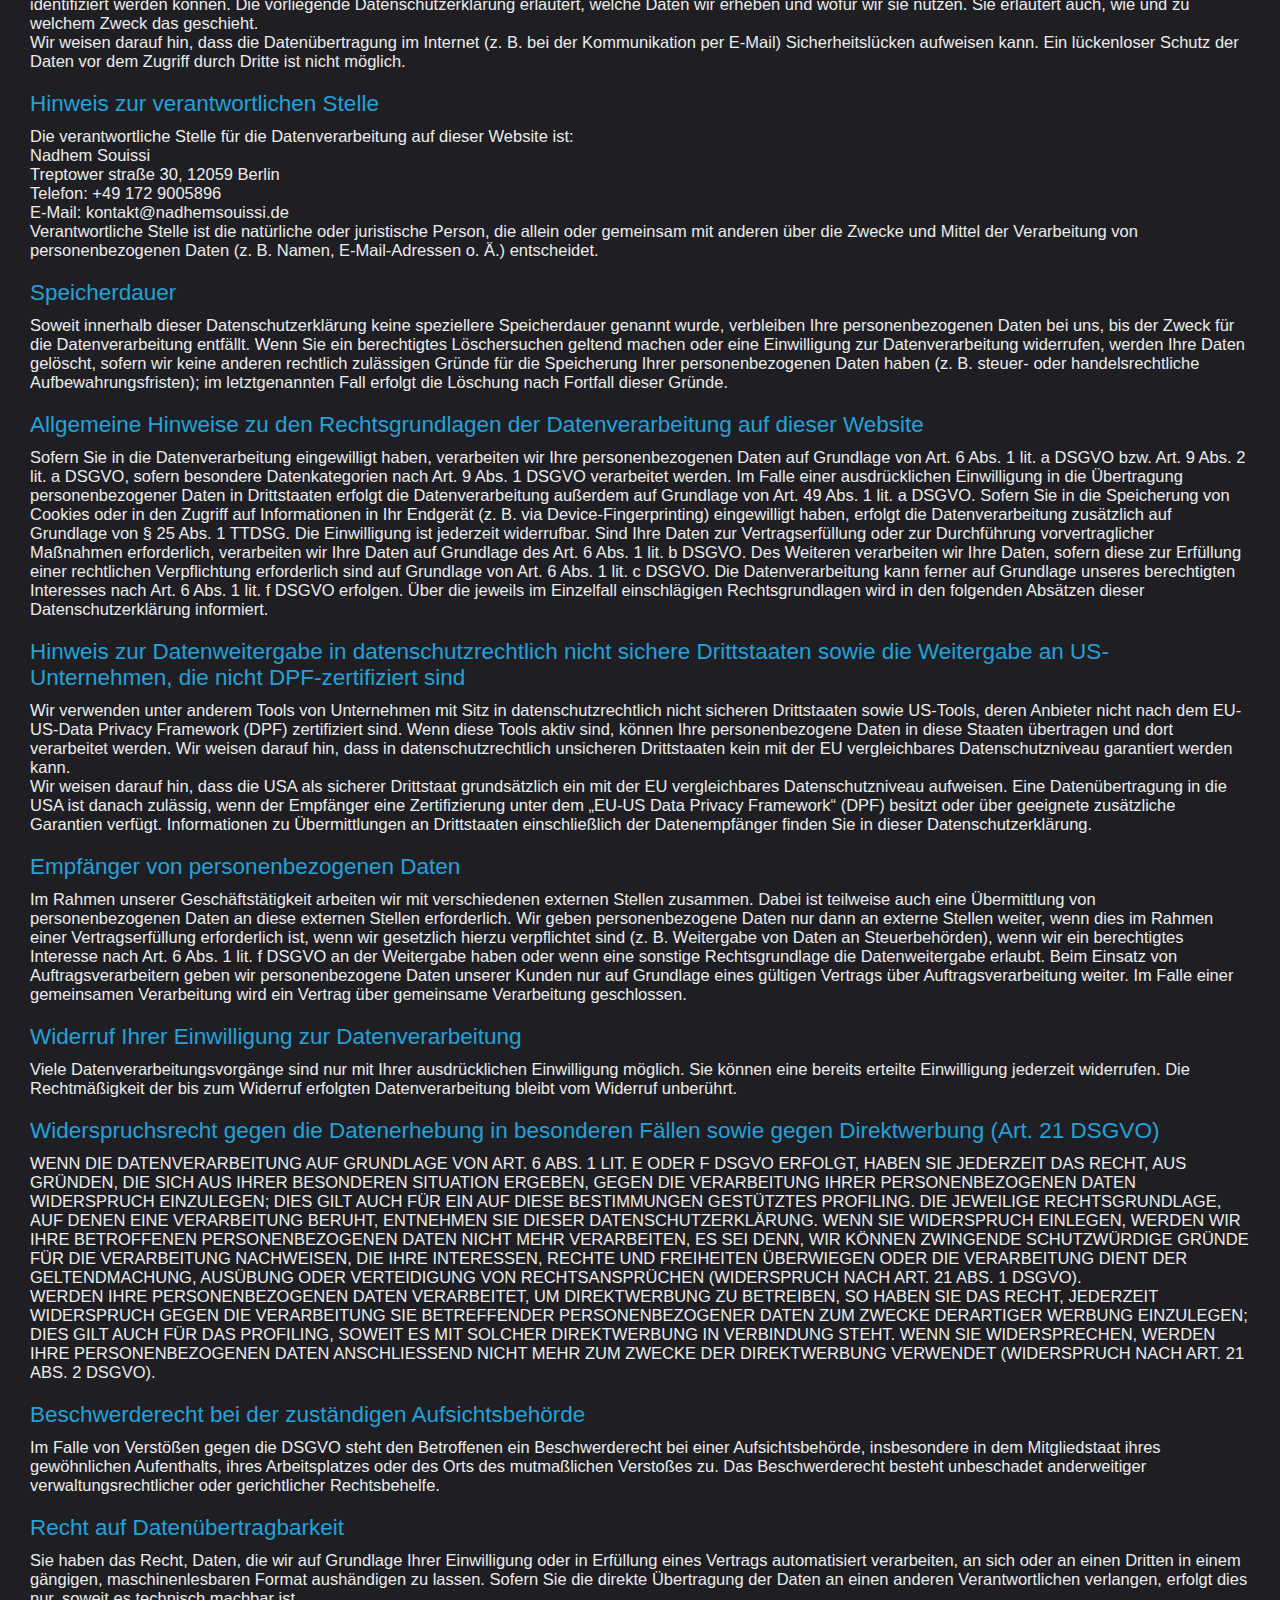
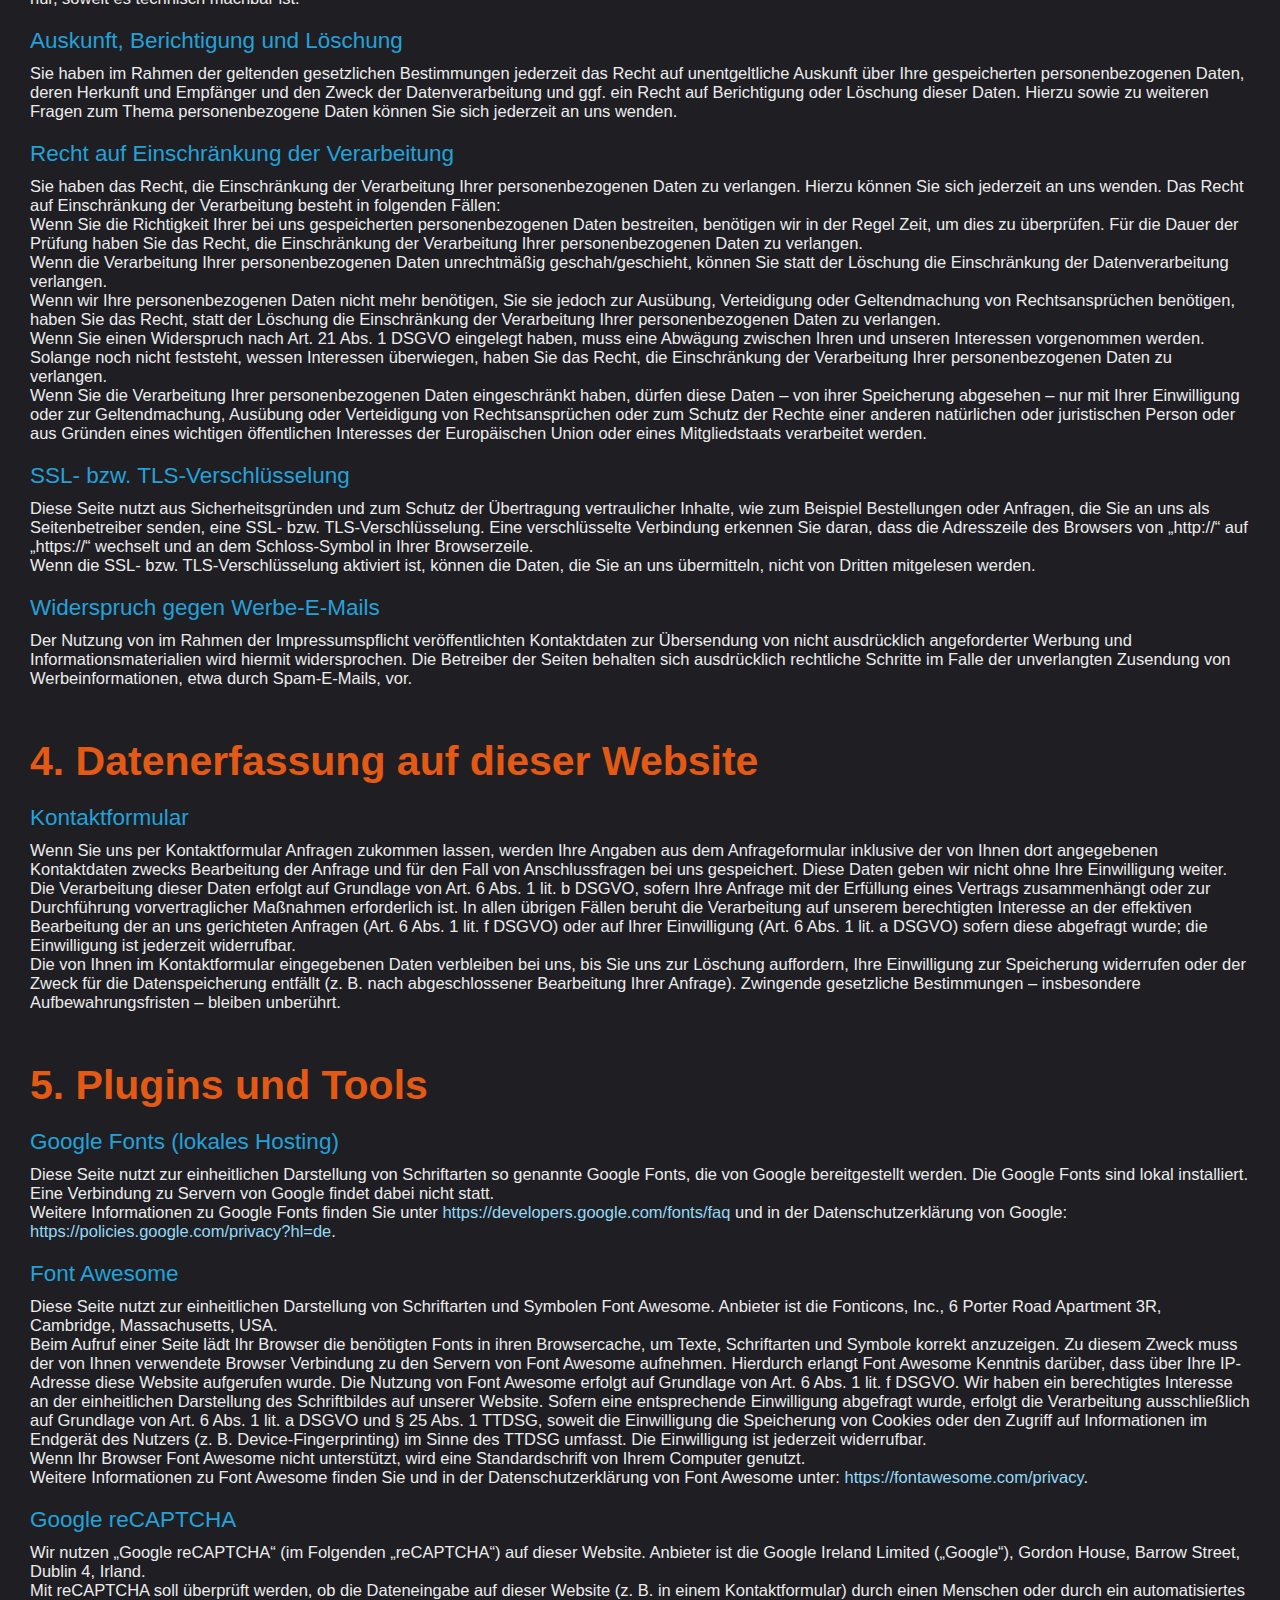
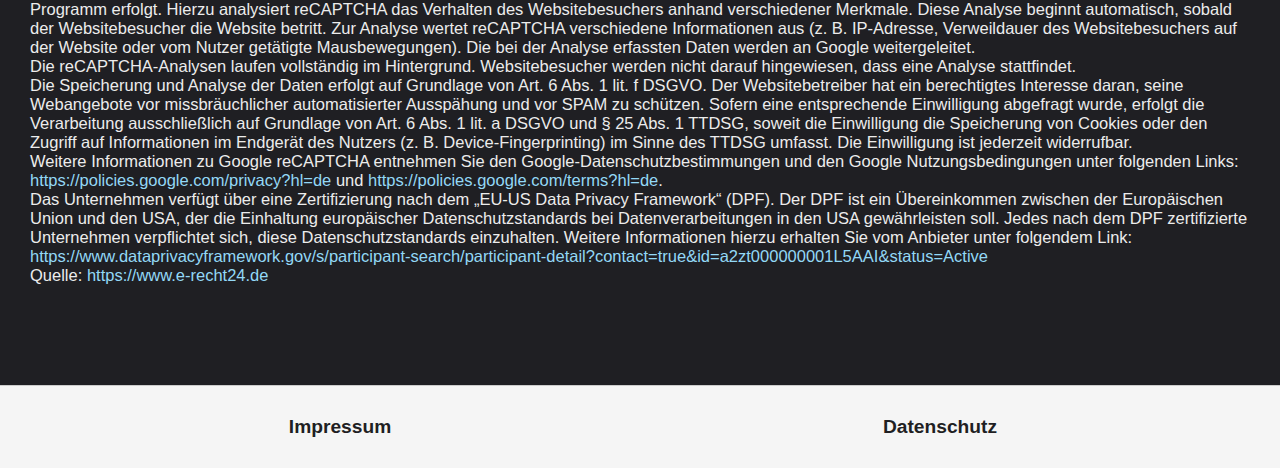
==== commit e847020e: "git commit" ====
--- a/datenschutz.html
+++ b/datenschutz.html
@@ -12,51 +12,22 @@
 </head>
 
 	<body>
-	<!--	<header>		
+		<header>		
 			<div class="navbar">
 				<figure id="id01" class="logo">
-					<a href="index.html">
+					<a href="./">
 						<img src="bilder/ns_Logo.svg" alt="logo">
 					</a>
 				</figure>
 				<ul class="links">
-					<li><a href="index.html">Home</a></li>
-					<li><a href="index.html#callpage">About me</a></li>
-					<li><a href="unsere_expertise.html">Portfolio</a></li>
-					<li><a href="#">Skills</a></li>
-					<li><a href="erstanfrage_formular.html">Kontakt</a></li>
-					<li><a href="faq.html">Lebenslauf</a></li>
-				</ul>
-				<div class="toggle_btn">
-					<i class="fa-solid fa-bars"></i>
-				</div>
-				<ul class="dropdown_menu">
-					<li><a href="index.html">Home</a></li>
-					<li><a href="index.html#callpage">About me</a></li>
-					<li><a href="unsere_expertise.html">Portfolio</a></li>
-					<li><a href="#">Skills</a></li>
-					<li><a href="erstanfrage_formular.html">Kontakt</a></li>
-					<li><a href="faq.html">Lebenslauf</a></li>
-				</ul>
-			</div>
-		</header>-->
-		
-			<header>		
-			<div class="navbar">
-				<figure id="id01" class="logo">
-					<a href="index.html">
-						<img src="bilder/ns_Logo.svg" alt="logo">
-					</a>
-				</figure>
-				<ul class="links">
-					<li><a href="index.html">Home</a></li>
-					<li><a href="index.html#caller1">About</a></li>
-					<li><a href="index.html#caller2">Portfolio</a></li>
-					<li><a href="index.html#caller3">Skills</a></li>
-					<li><a href="index.html#caller4">Kontakt</a></li>
+					<li><a href="./">Home</a></li>
+					<li><a href="./#about">About</a></li>
+					<li><a href="./#portfolio">Portfolio</a></li>
+					<li><a href="./#skills">Skills</a></li>
+					<li><a href="./#kontakt">Kontakt</a></li>
 					
 					<li class="button">
-    					<a href="path/to/your/local/file.pdf" download>
+    					<a href="bilder/Souissi_Lebenslauf_2024.pdf" download>
         				<img src="bilder/icon-download.svg" alt="Download Icon" width="25" height="25"> Lebenslauf </a>
 					</li>
 				</ul>
@@ -66,14 +37,14 @@
 				</div>
 				
 				<ul class="dropdown_menu">
-					<li><a href="index.html">Home</a></li>
-					<li><a href="index.html#caller1">About</a></li>
-					<li><a href="index.html#caller2">Portfolio</a></li>
-					<li><a href="index.html#caller3">Skills</a></li>
-					<li><a href="index.html#caller4">Kontakt</a></li>
+					<li><a href="./">Home</a></li>
+					<li><a href="./#about">About</a></li>
+					<li><a href="./#portfolio">Portfolio</a></li>
+					<li><a href="./#skills">Skills</a></li>
+					<li><a href="./#kontakt">Kontakt</a></li>
 					
 					<li class="button2">
-    					<a href="path/to/your/local/file.pdf" download>
+    					<a href="bilder/Souissi_Lebenslauf_2024.pdf" download>
         				<img src="bilder/icon-download.svg" alt="Download Icon" width="25" height="25"> Lebenslauf </a>
 					</li>
 
--- a/css/ns_styles.css
+++ b/css/ns_styles.css
@@ -0,0 +1,1063 @@
+@charset "UTF-8";
+/* CSS Document */
+
+/*+++++++++++++++++++++++++++++  GENERAL */
+
+body {
+	margin: 0;
+ 	padding: 0;
+    font-family: 'Poppins', 'Montserrat', sans-serif;
+}
+
+li {
+	list-style: none;
+}
+
+a {
+	text-decoration: none; 
+	cursor: pointer;
+}
+/*+++++++++++++++++++++++++++++  TYPO */
+
+h1{
+	margin: 0;
+    font-size: calc(32px + (59 - 32) * ((100vw - 320px) / (1600 - 320))); 
+    color: #ECECEC;
+	text-align: center ;
+	padding: 120px 1px 35px 1px;
+	
+}
+
+h2{
+	margin: 0;
+    font-size: calc(32px + (59 - 32) * ((100vw - 320px) / (1600 - 320))); 
+    color: #E45A15;
+	text-align: center ;
+	padding: 120px 30px 35px 30px;
+	
+}
+
+
+span {
+   background-size:  100% 15%;
+   background-repeat: repeat-x;
+   background-position: left 0% bottom 10%;
+  }	
+
+.tapered2 {
+  background-image: linear-gradient(181deg, #E25920 20%, #E25920 50%, transparent 54%, transparent 100%);
+}
+
+h2::after {
+         content: '';
+         display: inline-block;
+         width: 15px;
+         height: 15px;
+         background-color: #E45A15;
+         border-radius: 50%;
+         position: relative;
+            animation: bounce 0.5s infinite alternate;
+        }
+
+        @keyframes bounce {
+            0% {
+                transform: translateY(0);
+            }
+            100% {
+                transform: translateY(-10px);
+            }
+}
+
+h5{
+	margin: 0;
+    font-size: calc(32px + (36 - 24) * ((100vw - 320px) / (1600 - 320))); 
+    color: #E45A15;
+
+	padding: 50px 0px 0px 0px;
+	
+}
+
+.text-container {
+ 	display: flex;
+  	justify-content: center;
+ 	align-items: center;
+	text-align: center;
+  	height: auto;
+ 
+}
+
+.text-container p {
+	max-width: 66%;
+	margin: 0;
+	padding: 0;
+	font-size: calc(15px + (17 - 15) * ((100vw - 320px) / (1600 - 320)))!important;
+	font-weight: 400;
+	color: #ECECEC;
+	position: relative;
+}
+
+.text-container p::before,
+.text-container p::after {
+  content: '';
+  position: absolute;
+  top: 50%;
+  width: calc((100% - 66%) / 2); /* Adjusted width */
+  height: 2px;
+  background-color: #E45A15; /* Change to desired color */
+}
+
+.text-container p::before {
+  left: -21%;
+}
+
+.text-container p::after {
+  right: -21%;
+}
+
+.text-container2 {
+ 	display: flex;
+  	justify-content: center;
+ 	align-items: center;
+	text-align: center;
+  	height: auto;
+ 
+}
+
+.text-container2 p {
+	max-width: 66%;
+	margin: 0;
+	padding: 0;
+	font-size: calc(15px + (17 - 15) * ((100vw - 320px) / (1600 - 320)))!important;
+	font-weight: 400;
+	color: #ECECEC;
+	position: relative;
+}
+
+p {
+	max-width: 100%;
+	margin: 0;
+	padding: 0;
+	font-size: calc(15px + (17 - 15) * ((100vw - 320px) / (1600 - 320)))!important;
+	font-weight: 400;
+	color: #ECECEC;
+	position: relative;
+}
+
+/*+++++++++++++++++++++++++++++++++++++++++++++++++++++++++++++++++++++++ HEADER */
+
+header{
+	background-color: #1f1f23;
+	position: relative;
+}
+
+.navbar {
+	width: 100%;
+	height: 110px;
+	max-width: 1400px;
+	
+	/*border: 1px solid red; */
+	
+	margin: 0 auto;
+	display: flex;
+	align-items: center;
+	justify-content: space-around;
+}
+
+.navbar .logo {
+	display: block;
+	margin-left: 0;
+	padding-top: 8px;
+	max-width: 70px; 
+  	width: 100%;
+}
+
+.navbar .links { 
+	display: flex;
+	gap: 2.5rem;
+	align-items: center;
+	justify-content: space-around;
+
+}
+
+.navbar .toggle_btn {
+	color: #ECECEC; 
+	font-size: 2rem;
+	cursor: pointer;
+	display: none;
+}
+
+.links a {
+	text-decoration: none;
+	color: #ECECEC; 
+	font-size: 1.3rem;
+	font-weight: 400;
+  	display: inline-block;
+  	transition: transform 0.4s ease;
+}
+
+.links li:not(:last-child) a:hover {
+	color: #24a1d9 ;
+	text-decoration: none; 
+	font-size: 1.3rem;
+  	transform: scale(1.1);
+}
+
+.button {
+
+    background-color: #E45A15; /* Button background color */
+    border-radius: 100px; /* Rounded corners */
+    padding: 10px 15px; /* Adjust padding as needed */
+    margin-right: 10px; /* Add margin between buttons */
+	max-width: 200px;
+
+}
+
+
+.button a {
+    color: #ECECEC; /* Button text color */
+	
+	font-size: 1.3rem;
+/*  	display: inline-block;*/
+  	transition: transform 0.4s ease;
+	gap: 0.5rem;
+	display: flex;
+	align-items: center;
+	justify-content: space-around;
+
+  
+}
+
+.button a:hover {
+	text-decoration: none; 
+	font-size: 1.3rem;
+  	transform: scale(1.1);
+	
+}
+
+.button2 {
+
+    background-color: #E45A15; /* Button background color */
+    border-radius: 100px; /* Rounded corners */
+    padding: 0px 10px; /* Adjust padding as needed */
+    margin: 0 auto 15px auto; /* Add margin between buttons */
+	max-width: 170px;
+	
+	
+	
+}
+
+.button2 a {
+    color: #ECECEC; /* Button text color */
+	
+	font-size: 1.3rem;
+/*  	display: inline-block;*/
+  	transition: transform 0.4s ease;
+	display: flex;
+	align-items: center;
+	justify-content: space-around;
+
+  
+}
+
+.button2 a:hover {
+	text-decoration: none; 
+	font-size: 1.3rem;
+  	transform: scale(1.1);
+	
+}
+/*+++++++++++++++++++++++++++++  DROPDOWN MENU */ 
+
+.dropdown_menu { 
+	display: none;
+	list-style: none;
+	margin: 0;
+	padding: 0;
+	position: absolute;
+	top: 120px; 
+	width: 90vw;
+	height: 0;
+	z-index: 2;
+	background: rgba(255,255,255,0.1);
+	backdrop-filter: blur(15px); 
+	border-radius: 10px;
+	overflow: hidden;
+}
+.dropdown_menu li {
+	padding: 0.7rem;
+}
+
+.dropdown_menu li:not(:last-child) a:link,
+.dropdown_menu li:not(:last-child) a:active,
+.dropdown_menu li:not(:last-child) a:visited {
+	text-decoration: none;
+	color: #ECECEC; 
+	font-size: 1.3rem;
+	display: block;
+	transition: transform 0.4s ease;
+	text-align: center;
+}
+
+.dropdown_menu li:not(:last-child) a:hover {
+	color: #24a1d9;
+	background-color: rgba(166,200,228,0.10);
+	transform: scale(1.1);
+}
+
+.dropdown_menu.open {
+	height: auto;
+}
+
+/*+++++++++++++++++++++++++++++  COVER-BILD */
+
+.cover-picture {
+    width: 100%;
+    height: calc(100vh - 110px); /* Adjust the header height accordingly */
+    margin: 0 auto; /* Center the cover picture horizontally */
+    overflow: hidden; /* Ensure the image doesn't overflow its container */
+}
+
+.cover-picture img {
+    width: 100%;
+    height: 100%;
+    object-fit: cover;
+    display: block;
+}
+
+/* Hide the second image by default */
+#second-img {
+    display: none;
+}
+
+.contact-button {
+    position: absolute;
+    top: 75%;
+    left: 55%;
+    transform: translate(-6%, -6%);
+    padding: 12px 20px;
+    font-size: calc(20px + (26 - 18) * ((100vw - 320px) / (1600 - 320)))!important;
+	font-weight: 600;
+    background-color: transparent;
+    color: #E45A15;
+    border: 3px solid #E45A15;
+    border-radius: 50px;
+    cursor: pointer;
+	transition: transform 0.4s ease;
+}
+
+.contact-button:hover {
+    background-color: #E45A15;
+	transform: scale(1.1);
+	color: #ECECEC;
+}
+
+/*+++++++++++++++++++++++++++++++++++++++++++++++++++++++++++++++++++++++  MAIN */
+
+main {
+    position: relative;
+    margin: 0 auto;
+    width:100%;
+
+    height: auto;
+
+
+	background-color: #1f1f23;
+
+    
+}
+
+.mainw{
+	min-height: calc(100vh - 300px);
+	max-width: 1400px;
+	margin: 0 auto;
+	padding-bottom: 100px;
+	}
+
+
+
+/*+++++++++++++++++++++++++++++++++++++++++++++++++++++++++++++++++++++++  ABOUT */
+
+.container {
+	margin: 35px 30px 0 30px;
+	max-width: 100%;
+    display: grid;
+	grid-template-columns: 1fr 1fr 1fr;
+	text-align: center;
+	gap:20px;
+	
+}
+
+.section {
+    text-align: center;
+    background-color: rgba(81,81,96,0.49); /* Light background color */
+	min-width: 250px;
+	border-radius: 15px;
+    padding: 20px;
+	box-shadow: rgba(0, 0, 0, 0.35) 0px 5px 15px;
+    transition: background-color 0.4s, color 0.4s, transform 0.4s; /* Add transition for smooth effect */
+}
+
+h3{
+	font-family:'Montserrat', sans-serif;
+	font-size: calc(18px + (24 - 18) * ((100vw - 320px) / (1600 - 320))); 
+	font-weight: 500;
+	color: #ECECEC;
+}
+
+.section img {
+    width: 90px; /* Adjust the size of the icons */
+}
+
+.section:hover {
+    background-color: rgba(157,157,177,0.46); /* Change background color on hover */
+    transform: scale(1.05); /* Scale the section on hover */
+}
+
+.section:hover img {
+    transform: scale(1.05); /* Scale the image on hover */
+}
+
+
+/*+++++++++++++++++++++++++++++++++++++++++++++++++++++++++++++++++++++++  PORTFOLIO */
+
+.hidden {
+    display: none;
+}
+
+.folio-container {
+    margin: 0px 20px 0px 20px;
+	
+}
+
+nav ul {
+    text-align: center;
+    font-family: '', sans-serif;
+    font-size: calc(16px + (22 - 16) * ((100vw - 320px) / (1600 - 320)));
+    font-weight: 500;
+    color: #ECECEC;
+    list-style: none;
+    padding: 0;
+	margin: 0 0 10px 0;
+    display: flex;
+    justify-content: center;
+	align-items: center;
+	padding-bottom: 5px;
+    border-radius: 12px;
+}
+
+nav a {
+    display: block;
+    padding: 10px 20px;
+    color: #ECECEC;
+    text-decoration: none;
+    transition: transform 0.3s ease;
+}
+
+nav a:hover {
+    transform: scale(1.07);
+}
+
+.fsection {
+    overflow: hidden; /* Clearfix */
+}
+
+.image-container {
+    display: flex;
+    flex-wrap: wrap;
+	
+}
+
+.image-container figure {
+    width: calc(50% - 20px); /* Two images per row with gap of 20px */
+    margin: 10px; /* Adjust margin as needed */
+    position: relative; /* Position relative for positioning the captions */
+    display: flex;
+    flex-direction: column;
+    justify-content: flex-end;
+    align-items: center;
+	transition: transform 0.3s ease;
+
+	
+
+}
+
+.image-container figure:hover {
+    transform: scale(1.03);
+	border-radius: 15px;
+}
+
+.image-container figure img {
+    width: 100%;
+    height: auto;
+	border-radius: 15px;
+	box-shadow: rgba(0, 0, 0, 0.35) 0px 5px 15px; /* Apply box-shadow to the image */
+	
+
+}
+
+.image-container figure figcaption {
+    width: 100%;
+    text-align: center;
+}
+
+.image-container figure figcaption h4 {
+    margin: 0;
+    
+}
+
+
+h4{
+	margin: 0;
+    font-family:'Poppins', sans-serif;
+	font-size: calc(16px + (18 - 16) * ((100vw - 320px) / (1600 - 320))); 
+	font-weight: 500;
+	color: #ECECEC;
+	padding-top: 10px;
+	padding-bottom: 10px;
+}
+
+.padd{
+	padding-top: 5px;
+	
+}
+/*
+.widd{
+	width: 100%;
+	margin: 10px;
+	padding-left: 10px;
+    padding-right: 10px;
+	display: flex;
+    flex-direction: column;
+    justify-content:center;
+    align-items: center;
+	transition: transform 0.3s ease;
+	
+}
+
+.widd:hover {
+    transform: scale(1.03);
+	border-radius: 15px;
+}
+
+
+.widd img {
+    width: 100%;
+    height: auto;
+	border-radius: 15px;
+	box-shadow: rgba(0, 0, 0, 0.35) 0px 5px 15px;
+}
+
+.widd figcaption {
+    width: 100%;
+    text-align: center;
+}
+
+.widd figcaption h4 {
+    margin: 0;
+    
+}
+*/
+
+.image-container2 {
+    display: flex;
+    flex-wrap: wrap;
+	
+}
+
+.image-container2 figure {
+    width: calc(100% - 20px); /* Two images per row with gap of 20px */
+    margin: 10px; /* Adjust margin as needed */
+    position: relative; /* Position relative for positioning the captions */
+    display: flex;
+    flex-direction: column;
+    justify-content: flex-end;
+    align-items: center;
+	transition: transform 0.3s ease;
+
+	
+
+}
+
+.image-container2 figure:hover {
+    transform: scale(1.015);
+	border-radius: 15px;
+}
+
+.image-container2 figure img {
+    width: 100%;
+    height: auto;
+	border-radius: 15px;
+	box-shadow: rgba(0, 0, 0, 0.35) 0px 5px 15px; /* Apply box-shadow to the image */
+	
+
+}
+
+.image-container2 figure figcaption {
+    width: 100%;
+    text-align: center;
+}
+
+.image-container2 figure figcaption h4 {
+    margin: 0;
+    
+}
+
+/*+++++++++++++++++++++++++++++  SKILLS */
+.container-sk{
+	width: 66%;
+	margin:0 auto;
+}
+		.container-skills{
+			
+			position: relative;
+			margin: 35px auto 0 auto;
+			padding: 10px 20px 20px 20px;
+			box-sizing: border-box;
+			border-radius: 15px;
+			background-color:  rgba(81,81,96,0.49);
+	
+			box-shadow: 0 20px 50px rgba(0,0,0,0.5);
+		}
+		.skillbox  h3{
+			font-size: calc(15px + (20 - 15) * ((100vw - 320px) / (1600 - 320)));
+			text-transform: uppercase;
+			color: #ECECEC;
+		}
+		.skillbox .percentage{
+			float: right;
+			position: relative;
+			top: -40px;
+			font-weight: bold;
+			color: #ECECEC;
+		}
+		.cover{
+			width: 100%;
+			height: 10px;
+			background-color: #262626;
+			/*border:1px solid #2D3142;*/
+			border-radius: 2px;
+		}
+		.cover .progressbar{
+			height: 6px;
+			background-color:#E45A15 ;
+			margin-left: 2px;
+			margin-top: 2px;
+			border-radius: 2px;
+		}
+		.html .progressbar{
+			width: 95%;
+			transition: 8s;
+			animation:animatehtml 8s linear;
+		}
+		.css .progressbar{
+			width: 90%;
+			transition: 8s;
+			animation:animatecss 8s linear;
+		}
+		.javascript .progressbar{
+			width: 85%;
+			transition: 8s;
+			animation:animatejavascript 8s linear;
+		}
+		.photoshop .progressbar{
+			width: 85%;
+			transition: 8s;
+			animation:animatephotoshop 8s linear;
+		}
+		.illustrator .progressbar{
+			width: 85%;
+			transition: 8s;
+			animation:animateillustrator 8s linear;
+		}
+		.indesign .progressbar{
+			width: 90%;
+			transition: 8s;
+			animation:animateindesign 8s linear;
+		}
+		.wordpress .progressbar{
+			width: 90%;
+			transition: 8s;
+			animation:animatewordpress 8s linear;
+		}
+
+		.figma .progressbar{
+			width: 90%;
+			transition: 8s;
+			animation:animatefigma 8s linear;
+		}
+
+		
+	
+		@keyframes animatehtml{
+			0%{
+				width:0;
+			}
+			100%{
+				width:95%;
+			}
+		}
+		@keyframes animatefigma{
+			0%{
+				width:0;
+			}
+			100%{
+				width:90%;
+			}
+		}
+		@keyframes animatecss{
+			0%{
+				width:0;
+			}
+			100%{
+				width:90%;
+			}
+		}
+		@keyframes animatewordpress{
+			0%{
+				width:0;
+			}
+			100%{
+				width:90%;
+			}
+		}
+		@keyframes animatejavascript{
+			0%{
+				width:0;
+			}
+			100%{
+				width:85%;
+			}
+		}
+		@keyframes animatephotoshop{
+			0%{
+				width:0;
+			}
+			100%{
+				width:85%;
+			}
+		}
+		@keyframes animateillustrator{
+			0%{
+				width:0;
+			}
+			100%{
+				width:85%;
+			}
+		}
+		@keyframes animateindesign{
+			0%{
+				width:0;
+			}
+			100%{
+				width:90%;
+			}
+		}
+
+
+/* ***************************************** Kontakt*/
+
+.container-form {
+  	width: 66%;
+    position: relative;
+    margin: 35px auto 0 auto;
+    padding: 30px 20px 30px 20px;
+    box-sizing: border-box;
+    border-radius: 15px;
+    box-shadow: 0 20px 50px rgba(0,0,0,0.5);
+    background-color:  rgba(81,81,96,0.49); /* Set background color to transparent */
+}
+
+/* Adjustments for the Anliegen input field */
+#anliegen {
+	width: 100%;
+    
+}
+
+/* Position Name and Nachname fields horizontally */
+#name, #nachname {
+     width: calc(100% -20px);
+
+
+}
+.nn{
+	display: grid;
+	grid-template-columns: 1fr 1fr;
+	column-gap: 10px;
+}
+.form-check-label{
+	font-size: calc(14px + (16 - 14) * ((100vw - 320px) / (1600 - 320)));
+	font-weight: 400;
+	padding-top: 10px;
+}
+label {
+    width: 100%;
+    margin-bottom: 5px;
+    font-weight: 500;
+    color: #ECECEC;
+	font-size:calc(14px + (15 - 14) * ((100vw - 320px) / (1600 - 320)));
+}
+
+input[type=text], select, textarea {
+	width: 100%; 
+	padding: 15px; 
+	border: 1px solid #1D1D1D;
+	border-radius: 5px; 
+	box-sizing: border-box;
+	margin-top: 5px; 
+	margin-bottom: 15px; 
+	resize: vertical;
+	}
+
+input[type=submit] {
+	background-color: #E45A15;
+	color: #ECECEC;
+	font-size: 16px;
+	font-weight: 600;
+	width: auto ;
+	padding: 10px 50px;
+	border: none;
+	border-radius: 50px;
+	cursor: pointer;
+	box-shadow: rgba(0, 0, 0, 0.35) 0px 5px 15px;
+	transition: transform 0.3s ease;
+}
+
+input[type=submit]:hover {
+  background-color: #D14500;
+	transform: scale(1.1);
+}
+
+
+.formular {
+  border-radius: 5px;
+
+  padding: 20px;
+}
+
+.form-check-label a{
+	color: #24a1d9;
+	font-weight: 500;
+}
+
+/* ***************************************** Kontakt ENDE*/
+
+/* ***************************************** Datenschutz */
+
+.datenschutzz {
+	padding: 0 30px 0 30px;
+	
+}
+
+.datenschutzz h2{
+ color: #ECECEC;
+}
+
+.datenschutzz h3{
+ color: #24a1d9;
+	margin: 20px 0 10px 0;
+}
+
+.datenschutzz a{
+ color: #93D8F6;
+}
+
+/* ***************************************** Datenschutz ENDE*/
+
+/* ***************************************** Danke */
+
+parent-container {
+    display: flex;
+    justify-content: center; /* Centers child horizontally */
+    align-items: center;    /* Centers child vertically, if needed */
+    min-height: calc(100vh - 100px); /* Example of height adjustment */
+}
+
+/* Optional: to also align the .emoji div itself inside the parent flex container */
+.emoji {
+	padding-top: 150px;
+    display: flex;
+    justify-content: center;
+    align-items: center;
+}
+
+.center-link {
+            display: block;
+            margin: 20px auto 0; /* Center the link horizontally */
+            text-align: center;
+			color: #24a1d9;
+        }
+
+/* ***************************************** Danke ENDE*/
+
+/*+++++++++++++++++++++++++++++++++++++++++++++++++++++++++++++++++++++++  FOOTER */
+
+footer {
+    background-color: #F5F5F5;
+    border-top: 1px solid #ccc;
+	
+}
+
+.footer-content {
+    max-width: 1200px;
+    margin: 0 auto;
+    padding: 20px;
+    display: flex;
+    flex-wrap: wrap;
+    justify-content: space-between;
+}
+
+
+.impressum-section,
+.datenschutz-section {
+    flex: 1 1 calc(33.3333% - 20px);
+    margin: 10px;
+    text-align: center;
+}
+
+.footer-header {
+	color: #1f1f23;
+    font-weight: bold;
+    font-size: 1.2rem;
+}
+
+.impressum-section a:hover {
+	color: #24a1d9 ;
+}
+
+.datenschutz-section a:hover {
+	color: #24a1d9 ;
+}
+
+
+
+/*+++++++++++++++++++++++++++++++++++++++++++++++++++++++++++++++++++++++   VIEWPORTS */
+
+/* Viewport < 576px */
+@media (max-width: 575px) {
+   .dropdown_menu {
+   }
+	
+   .footer-nav li {
+      margin: 0 10px;
+   }
+	.kontakt-section,
+    .impressum-section,
+    .datenschutz-section {
+        flex: 1 1 100%;
+    }
+	
+	h3 {
+		text-decoration: none; /* Remove underlining for smaller screens */
+	  }
+	
+	.h3-container {
+		text-align: center;
+		}
+}
+
+/* Viewport < 576px */
+@media (max-width: 576px) {
+   .dropdown_menu {
+      
+   }
+
+
+}
+/* Viewport < 707px */
+@media (max-width: 707px) {
+   .dropdown_menu {
+      
+   }
+	.container {
+	grid-template-columns: 1fr !important;
+	}
+	h2::after {
+		 width: 10px;
+         height: 10px;
+	}
+	 .image-container figure {
+        width: calc(100% - 20px); /* One image per row with gap of 20px */
+    }
+	
+	.container-form,.container-skills{
+		width: 89%;
+	
+	}
+	.container-sk{
+		width: 100%;
+	
+	}
+	input[type=submit] {
+		width: 100%;
+	}
+}
+
+
+/* Viewport < 992px */
+@media (max-width: 992px) {
+   .container-form {
+      max-width: 90vw;
+   }
+
+   .navbar .links {
+      display: none;
+   }
+
+   .navbar .toggle_btn {
+      display: block;
+   }
+
+   .dropdown_menu {
+      display: block;
+   }
+
+   .radio-group-block {
+		display: block;
+		align-items: center;
+		margin-bottom: 10px; 
+	}
+	#faq-container {
+    	width: 95%;
+  	}
+	.beratung,
+	.waermepumpe {
+		display: block;
+	}
+
+	.half-container2 {
+		order: -1;
+  	}
+	
+	.container {
+	grid-template-columns: 1fr 1fr ;
+	}
+	 #first-img {
+        display: none; /* Hide the first image */
+    }
+    #second-img {
+        display: block; /* Show the second image */
+    }
+}	
+
+/* Viewport < 1250px */
+@media (max-width: 1250px) {
+   .navbar .links {
+      display: none;
+   }
+   .navbar .toggle_btn {
+      display: block;
+   }
+   .dropdown_menu {
+      display: block;
+   }
+	#faq-container {
+    display: block;
+	}
+	
+}
+
+/* Viewport < 1400px */
+@media (min-width: 1400px) {
+   .dropdown_menu {
+      display: none;
+   }
+}
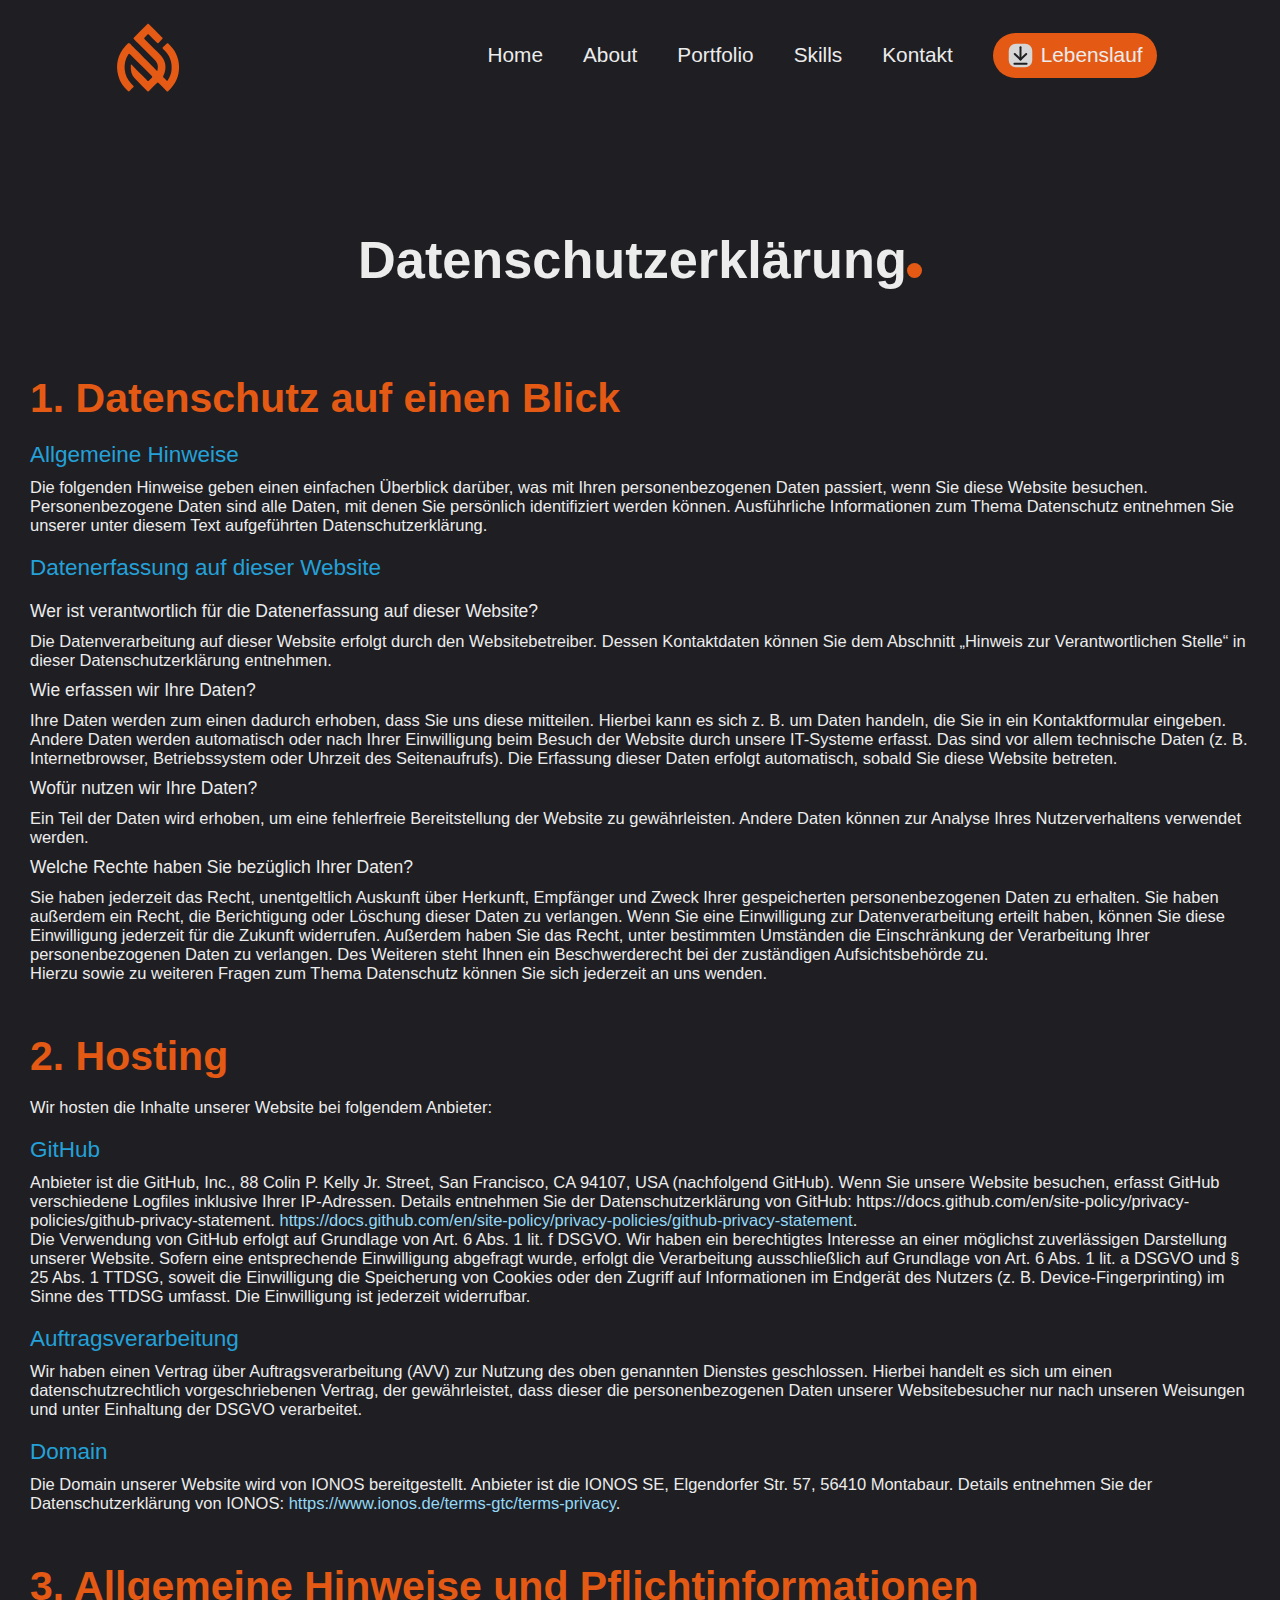
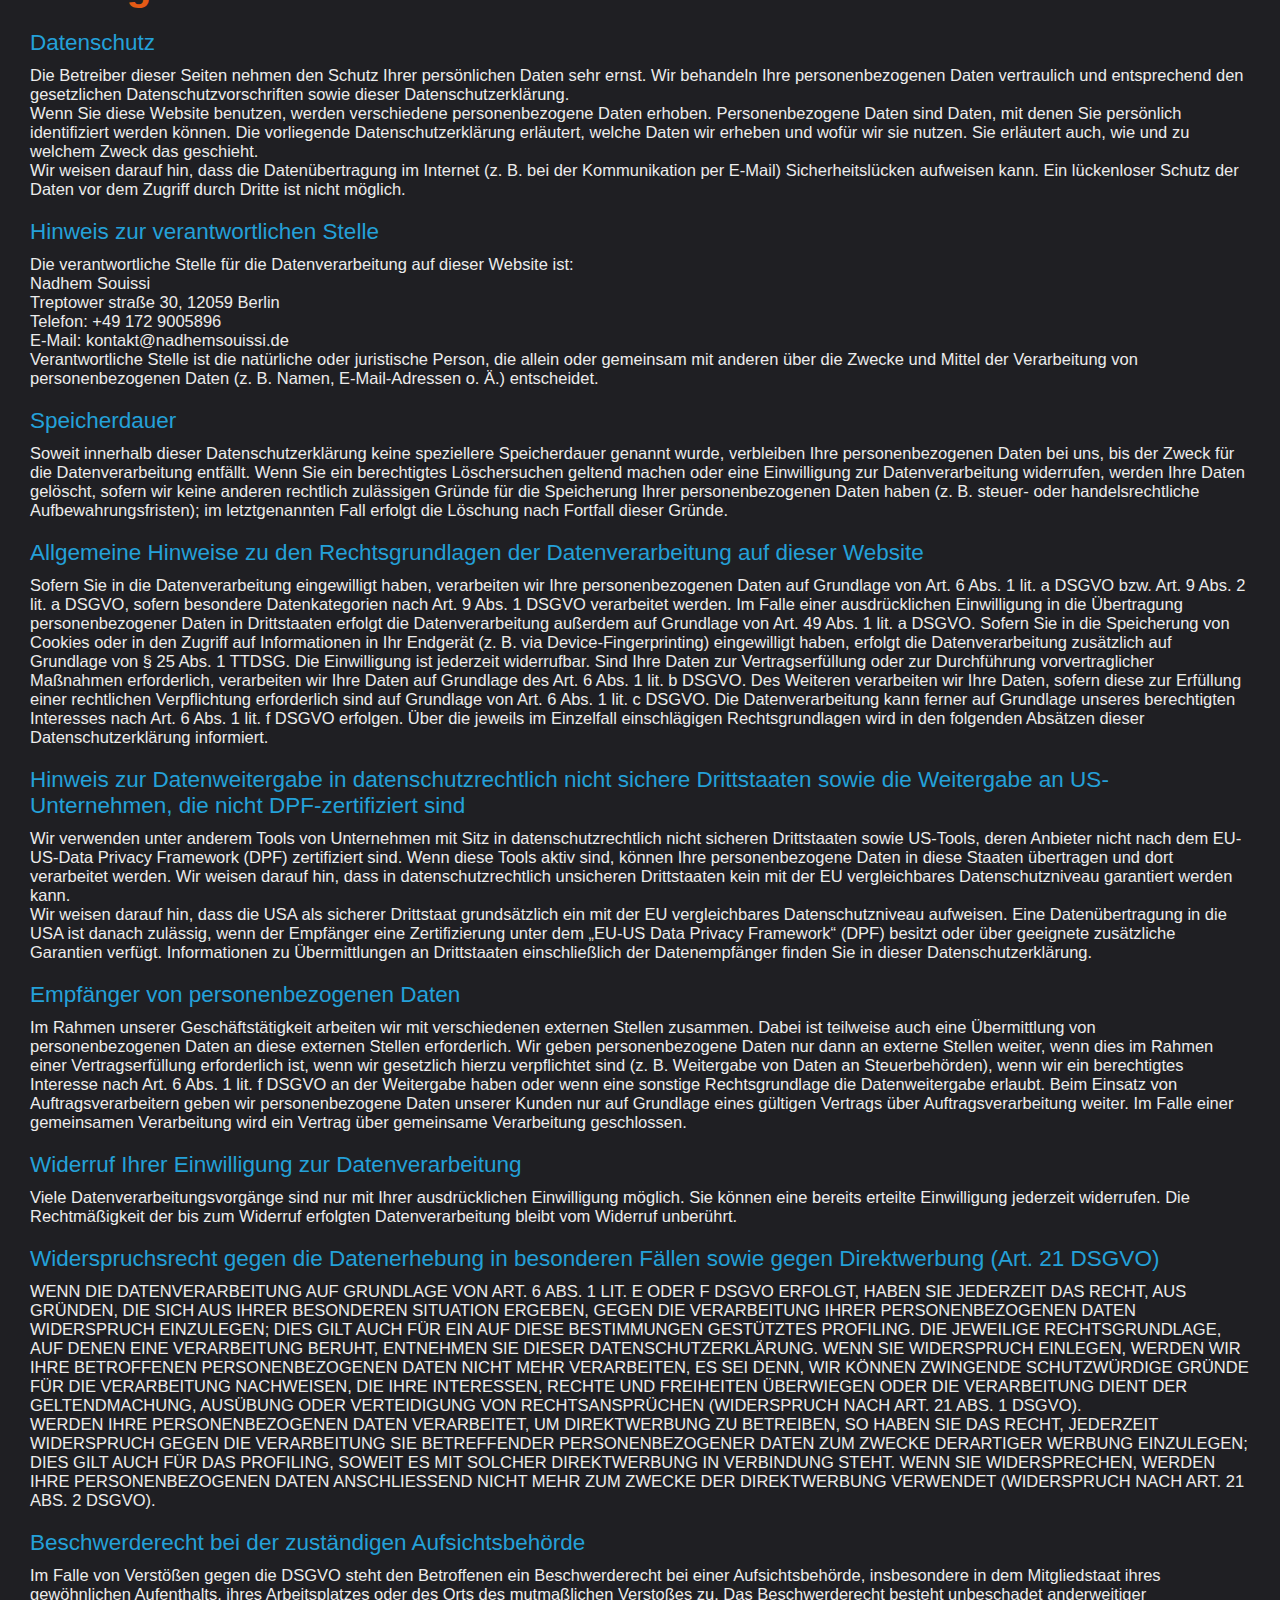
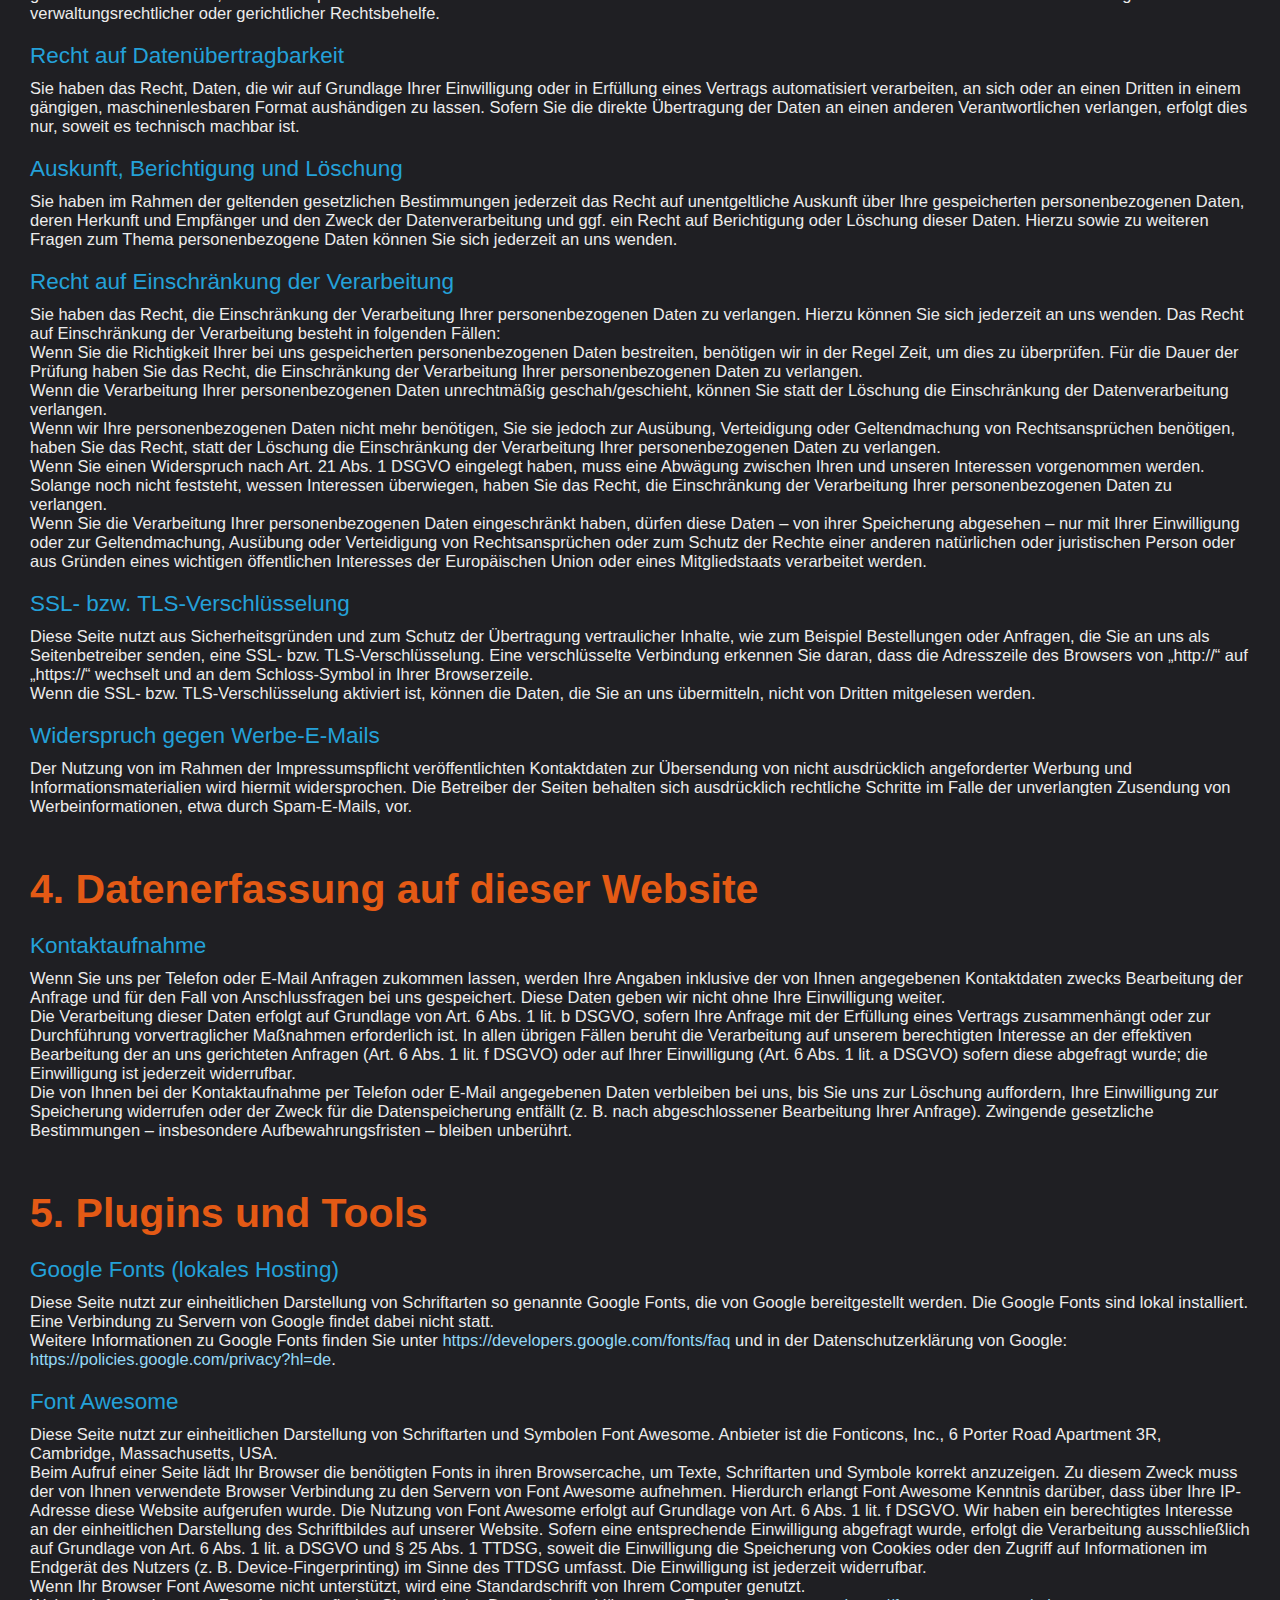
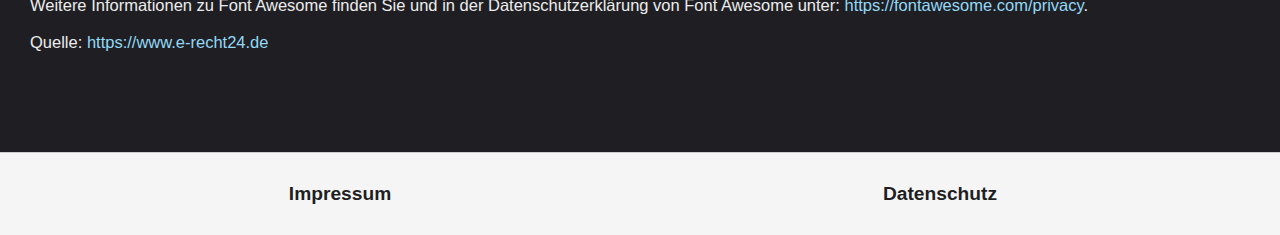
==== commit 5601d489: "Update datenschutz.html" ====
--- a/datenschutz.html
+++ b/datenschutz.html
@@ -12,22 +12,23 @@
 </head>
 
 	<body>
-		<header>		
+	
+			<header>		
 			<div class="navbar">
 				<figure id="id01" class="logo">
-					<a href="./">
+					<a href="index.html">
 						<img src="bilder/ns_Logo.svg" alt="logo">
 					</a>
 				</figure>
 				<ul class="links">
-					<li><a href="./">Home</a></li>
-					<li><a href="./#about">About</a></li>
-					<li><a href="./#portfolio">Portfolio</a></li>
-					<li><a href="./#skills">Skills</a></li>
-					<li><a href="./#kontakt">Kontakt</a></li>
+					<li><a href="index.html">Home</a></li>
+					<li><a href="index.html#caller1">About</a></li>
+					<li><a href="index.html#caller2">Portfolio</a></li>
+					<li><a href="index.html#caller3">Skills</a></li>
+					<li><a href="index.html#caller4">Kontakt</a></li>
 					
 					<li class="button">
-    					<a href="bilder/Souissi_Lebenslauf_2024.pdf" download>
+    					<a href="path/to/your/local/file.pdf" download>
         				<img src="bilder/icon-download.svg" alt="Download Icon" width="25" height="25"> Lebenslauf </a>
 					</li>
 				</ul>
@@ -37,14 +38,14 @@
 				</div>
 				
 				<ul class="dropdown_menu">
-					<li><a href="./">Home</a></li>
-					<li><a href="./#about">About</a></li>
-					<li><a href="./#portfolio">Portfolio</a></li>
-					<li><a href="./#skills">Skills</a></li>
-					<li><a href="./#kontakt">Kontakt</a></li>
+					<li><a href="index.html">Home</a></li>
+					<li><a href="index.html#caller1">About</a></li>
+					<li><a href="index.html#caller2">Portfolio</a></li>
+					<li><a href="index.html#caller3">Skills</a></li>
+					<li><a href="index.html#caller4">Kontakt</a></li>
 					
 					<li class="button2">
-    					<a href="bilder/Souissi_Lebenslauf_2024.pdf" download>
+    					<a href="path/to/your/local/file.pdf" download>
         				<img src="bilder/icon-download.svg" alt="Download Icon" width="25" height="25"> Lebenslauf </a>
 					</li>
 
@@ -66,9 +67,12 @@
 					<h3>Datenerfassung auf dieser Website</h3> <h4>Wer ist verantwortlich f&uuml;r die Datenerfassung auf dieser Website?</h4> <p>Die Datenverarbeitung auf dieser Website erfolgt durch den Websitebetreiber. Dessen Kontaktdaten k&ouml;nnen Sie dem Abschnitt &bdquo;Hinweis zur Verantwortlichen Stelle&ldquo; in dieser Datenschutzerkl&auml;rung entnehmen.</p> <h4>Wie erfassen wir Ihre Daten?</h4> <p>Ihre Daten werden zum einen dadurch erhoben, dass Sie uns diese mitteilen. Hierbei kann es sich z.&nbsp;B. um Daten handeln, die Sie in ein Kontaktformular eingeben.</p> <p>Andere Daten werden automatisch oder nach Ihrer Einwilligung beim Besuch der Website durch unsere IT-Systeme erfasst. Das sind vor allem technische Daten (z.&nbsp;B. Internetbrowser, Betriebssystem oder Uhrzeit des Seitenaufrufs). Die Erfassung dieser Daten erfolgt automatisch, sobald Sie diese Website betreten.</p> <h4>Wof&uuml;r nutzen wir Ihre Daten?</h4> <p>Ein Teil der Daten wird erhoben, um eine fehlerfreie Bereitstellung der Website zu gew&auml;hrleisten. Andere Daten k&ouml;nnen zur Analyse Ihres Nutzerverhaltens verwendet werden.</p> <h4>Welche Rechte haben Sie bez&uuml;glich Ihrer Daten?</h4> <p>Sie haben jederzeit das Recht, unentgeltlich Auskunft &uuml;ber Herkunft, Empf&auml;nger und Zweck Ihrer gespeicherten personenbezogenen Daten zu erhalten. Sie haben au&szlig;erdem ein Recht, die Berichtigung oder L&ouml;schung dieser Daten zu verlangen. Wenn Sie eine Einwilligung zur Datenverarbeitung erteilt haben, k&ouml;nnen Sie diese Einwilligung jederzeit f&uuml;r die Zukunft widerrufen. Au&szlig;erdem haben Sie das Recht, unter bestimmten Umst&auml;nden die Einschr&auml;nkung der Verarbeitung Ihrer personenbezogenen Daten zu verlangen. Des Weiteren steht Ihnen ein Beschwerderecht bei der zust&auml;ndigen Aufsichtsbeh&ouml;rde zu.</p> <p>Hierzu sowie zu weiteren Fragen zum Thema Datenschutz k&ouml;nnen Sie sich jederzeit an uns wenden.</p>
 					<h5>2. Hosting</h5><br>
 					<p>Wir hosten die Inhalte unserer Website bei folgendem Anbieter:</p>
-					<h3>IONOS</h3> <p>Anbieter ist die IONOS SE, Elgendorfer Str. 57, 56410 Montabaur (nachfolgend IONOS). Wenn Sie unsere Website besuchen, erfasst IONOS verschiedene Logfiles inklusive Ihrer IP-Adressen. Details entnehmen Sie der Datenschutzerkl&auml;rung von IONOS: <a href="https://www.ionos.de/terms-gtc/terms-privacy" target="_blank" rel="noopener noreferrer">https://www.ionos.de/terms-gtc/terms-privacy</a>.</p> <p>Die Verwendung von IONOS erfolgt auf Grundlage von Art. 6 Abs. 1 lit. f DSGVO. Wir haben ein berechtigtes Interesse an einer m&ouml;glichst zuverl&auml;ssigen Darstellung unserer Website. Sofern eine entsprechende Einwilligung abgefragt wurde, erfolgt die Verarbeitung ausschlie&szlig;lich auf Grundlage von Art. 6 Abs. 1 lit. a DSGVO und &sect; 25 Abs. 1 TTDSG, soweit die Einwilligung die Speicherung von Cookies oder den Zugriff auf Informationen im Endger&auml;t des Nutzers (z.&nbsp;B. Device-Fingerprinting) im Sinne des TTDSG umfasst. Die Einwilligung ist jederzeit widerrufbar.</p>
-
-					<h4>Auftragsverarbeitung</h4> <p>Wir haben einen Vertrag &uuml;ber Auftragsverarbeitung (AVV) zur Nutzung des oben genannten Dienstes geschlossen. Hierbei handelt es sich um einen datenschutzrechtlich vorgeschriebenen Vertrag, der gew&auml;hrleistet, dass dieser die personenbezogenen Daten unserer Websitebesucher nur nach unseren Weisungen und unter Einhaltung der DSGVO verarbeitet.</p>
+					<h3>GitHub</h3> <p>Anbieter ist die GitHub, Inc., 88 Colin P. Kelly Jr. Street, San Francisco, CA 94107, USA (nachfolgend GitHub). Wenn Sie unsere Website besuchen, erfasst GitHub verschiedene Logfiles inklusive Ihrer IP-Adressen. Details entnehmen Sie der Datenschutzerklärung von GitHub: https://docs.github.com/en/site-policy/privacy-policies/github-privacy-statement. <a href="https://docs.github.com/en/site-policy/privacy-policies/github-privacy-statement" target="_blank" rel="noopener noreferrer">https://docs.github.com/en/site-policy/privacy-policies/github-privacy-statement</a>.</p> <p>Die Verwendung von GitHub erfolgt auf Grundlage von Art. 6 Abs. 1 lit. f DSGVO. Wir haben ein berechtigtes Interesse an einer möglichst zuverlässigen Darstellung unserer Website. Sofern eine entsprechende Einwilligung abgefragt wurde, erfolgt die Verarbeitung ausschließlich auf Grundlage von Art. 6 Abs. 1 lit. a DSGVO und § 25 Abs. 1 TTDSG, soweit die Einwilligung die Speicherung von Cookies oder den Zugriff auf Informationen im Endgerät des Nutzers (z. B. Device-Fingerprinting) im Sinne des TTDSG umfasst. Die Einwilligung ist jederzeit widerrufbar.</p>
+					
+					<h3>Auftragsverarbeitung</h3> <p>Wir haben einen Vertrag über Auftragsverarbeitung (AVV) zur Nutzung des oben genannten Dienstes geschlossen. Hierbei handelt es sich um einen datenschutzrechtlich vorgeschriebenen Vertrag, der gewährleistet, dass dieser die personenbezogenen Daten unserer Websitebesucher nur nach unseren Weisungen und unter Einhaltung der DSGVO verarbeitet.</p>
+					
+					<h3>Domain</h3> <p>Die Domain unserer Website wird von IONOS bereitgestellt. Anbieter ist die IONOS SE, Elgendorfer Str. 57, 56410 Montabaur. Details entnehmen Sie der Datenschutzerklärung von IONOS: <a href="https://www.ionos.de/terms-gtc/terms-privacy" target="_blank" rel="noopener noreferrer">https://www.ionos.de/terms-gtc/terms-privacy</a>.</p> 
+			
 					<h5>3. Allgemeine Hinweise und Pflicht&shy;informationen</h5>
 					<h3>Datenschutz</h3> <p>Die Betreiber dieser Seiten nehmen den Schutz Ihrer pers&ouml;nlichen Daten sehr ernst. Wir behandeln Ihre personenbezogenen Daten vertraulich und entsprechend den gesetzlichen Datenschutzvorschriften sowie dieser Datenschutzerkl&auml;rung.</p> <p>Wenn Sie diese Website benutzen, werden verschiedene personenbezogene Daten erhoben. Personenbezogene Daten sind Daten, mit denen Sie pers&ouml;nlich identifiziert werden k&ouml;nnen. Die vorliegende Datenschutzerkl&auml;rung erl&auml;utert, welche Daten wir erheben und wof&uuml;r wir sie nutzen. Sie erl&auml;utert auch, wie und zu welchem Zweck das geschieht.</p> <p>Wir weisen darauf hin, dass die Daten&uuml;bertragung im Internet (z.&nbsp;B. bei der Kommunikation per E-Mail) Sicherheitsl&uuml;cken aufweisen kann. Ein l&uuml;ckenloser Schutz der Daten vor dem Zugriff durch Dritte ist nicht m&ouml;glich.</p>
 					<h3>Hinweis zur verantwortlichen Stelle</h3> <p>Die verantwortliche Stelle f&uuml;r die Datenverarbeitung auf dieser Website ist:</p> <p>Nadhem Souissi<br />
@@ -98,13 +102,11 @@
 					<h3>SSL- bzw. TLS-Verschl&uuml;sselung</h3> <p>Diese Seite nutzt aus Sicherheitsgr&uuml;nden und zum Schutz der &Uuml;bertragung vertraulicher Inhalte, wie zum Beispiel Bestellungen oder Anfragen, die Sie an uns als Seitenbetreiber senden, eine SSL- bzw. TLS-Verschl&uuml;sselung. Eine verschl&uuml;sselte Verbindung erkennen Sie daran, dass die Adresszeile des Browsers von &bdquo;http://&ldquo; auf &bdquo;https://&ldquo; wechselt und an dem Schloss-Symbol in Ihrer Browserzeile.</p> <p>Wenn die SSL- bzw. TLS-Verschl&uuml;sselung aktiviert ist, k&ouml;nnen die Daten, die Sie an uns &uuml;bermitteln, nicht von Dritten mitgelesen werden.</p>
 					<h3>Widerspruch gegen Werbe-E-Mails</h3> <p>Der Nutzung von im Rahmen der Impressumspflicht ver&ouml;ffentlichten Kontaktdaten zur &Uuml;bersendung von nicht ausdr&uuml;cklich angeforderter Werbung und Informationsmaterialien wird hiermit widersprochen. Die Betreiber der Seiten behalten sich ausdr&uuml;cklich rechtliche Schritte im Falle der unverlangten Zusendung von Werbeinformationen, etwa durch Spam-E-Mails, vor.</p>
 					<h5>4. Datenerfassung auf dieser Website</h5>
-					<h3>Kontaktformular</h3> <p>Wenn Sie uns per Kontaktformular Anfragen zukommen lassen, werden Ihre Angaben aus dem Anfrageformular inklusive der von Ihnen dort angegebenen Kontaktdaten zwecks Bearbeitung der Anfrage und f&uuml;r den Fall von Anschlussfragen bei uns gespeichert. Diese Daten geben wir nicht ohne Ihre Einwilligung weiter.</p> <p>Die Verarbeitung dieser Daten erfolgt auf Grundlage von Art. 6 Abs. 1 lit. b DSGVO, sofern Ihre Anfrage mit der Erf&uuml;llung eines Vertrags zusammenh&auml;ngt oder zur Durchf&uuml;hrung vorvertraglicher Ma&szlig;nahmen erforderlich ist. In allen &uuml;brigen F&auml;llen beruht die Verarbeitung auf unserem berechtigten Interesse an der effektiven Bearbeitung der an uns gerichteten Anfragen (Art. 6 Abs. 1 lit. f DSGVO) oder auf Ihrer Einwilligung (Art. 6 Abs. 1 lit. a DSGVO) sofern diese abgefragt wurde; die Einwilligung ist jederzeit widerrufbar.</p> <p>Die von Ihnen im Kontaktformular eingegebenen Daten verbleiben bei uns, bis Sie uns zur L&ouml;schung auffordern, Ihre Einwilligung zur Speicherung widerrufen oder der Zweck f&uuml;r die Datenspeicherung entf&auml;llt (z.&nbsp;B. nach abgeschlossener Bearbeitung Ihrer Anfrage). Zwingende gesetzliche Bestimmungen &ndash; insbesondere Aufbewahrungsfristen &ndash; bleiben unber&uuml;hrt.</p>
+					<h3>Kontaktaufnahme</h3> <p>Wenn Sie uns per Telefon oder E-Mail Anfragen zukommen lassen, werden Ihre Angaben inklusive der von Ihnen angegebenen Kontaktdaten zwecks Bearbeitung der Anfrage und für den Fall von Anschlussfragen bei uns gespeichert. Diese Daten geben wir nicht ohne Ihre Einwilligung weiter.</p> <p>Die Verarbeitung dieser Daten erfolgt auf Grundlage von Art. 6 Abs. 1 lit. b DSGVO, sofern Ihre Anfrage mit der Erfüllung eines Vertrags zusammenhängt oder zur Durchführung vorvertraglicher Maßnahmen erforderlich ist. In allen übrigen Fällen beruht die Verarbeitung auf unserem berechtigten Interesse an der effektiven Bearbeitung der an uns gerichteten Anfragen (Art. 6 Abs. 1 lit. f DSGVO) oder auf Ihrer Einwilligung (Art. 6 Abs. 1 lit. a DSGVO) sofern diese abgefragt wurde; die Einwilligung ist jederzeit widerrufbar.</p> <p>Die von Ihnen bei der Kontaktaufnahme per Telefon oder E-Mail angegebenen Daten verbleiben bei uns, bis Sie uns zur Löschung auffordern, Ihre Einwilligung zur Speicherung widerrufen oder der Zweck für die Datenspeicherung entfällt (z. B. nach abgeschlossener Bearbeitung Ihrer Anfrage). Zwingende gesetzliche Bestimmungen – insbesondere Aufbewahrungsfristen – bleiben unberührt.</p>
 					<h5>5. Plugins und Tools</h5>
 					<h3>Google Fonts (lokales Hosting)</h3> <p>Diese Seite nutzt zur einheitlichen Darstellung von Schriftarten so genannte Google Fonts, die von Google bereitgestellt werden. Die Google Fonts sind lokal installiert. Eine Verbindung zu Servern von Google findet dabei nicht statt.</p> <p>Weitere Informationen zu Google Fonts finden Sie unter <a href="https://developers.google.com/fonts/faq" target="_blank" rel="noopener noreferrer">https://developers.google.com/fonts/faq</a> und in der Datenschutzerkl&auml;rung von Google: <a href="https://policies.google.com/privacy?hl=de" target="_blank" rel="noopener noreferrer">https://policies.google.com/privacy?hl=de</a>.</p>
-					<h3>Font Awesome</h3> <p>Diese Seite nutzt zur einheitlichen Darstellung von Schriftarten und Symbolen Font Awesome. Anbieter ist die Fonticons, Inc., 6 Porter Road Apartment 3R, Cambridge, Massachusetts, USA.</p> <p>Beim Aufruf einer Seite l&auml;dt Ihr Browser die ben&ouml;tigten Fonts in ihren Browsercache, um Texte, Schriftarten und Symbole korrekt anzuzeigen. Zu diesem Zweck muss der von Ihnen verwendete Browser Verbindung zu den Servern von Font Awesome aufnehmen. Hierdurch erlangt Font Awesome Kenntnis dar&uuml;ber, dass &uuml;ber Ihre IP-Adresse diese Website aufgerufen wurde. Die Nutzung von Font Awesome erfolgt auf Grundlage von Art. 6 Abs. 1 lit. f DSGVO. Wir haben ein berechtigtes Interesse an der einheitlichen Darstellung des Schriftbildes auf unserer Website. Sofern eine entsprechende Einwilligung abgefragt wurde, erfolgt die Verarbeitung ausschlie&szlig;lich auf Grundlage von Art. 6 Abs. 1 lit. a DSGVO und &sect; 25 Abs. 1 TTDSG, soweit die Einwilligung die Speicherung von Cookies oder den Zugriff auf Informationen im Endger&auml;t des Nutzers (z.&nbsp;B. Device-Fingerprinting) im Sinne des TTDSG umfasst. Die Einwilligung ist jederzeit widerrufbar.</p> <p>Wenn Ihr Browser Font Awesome nicht unterst&uuml;tzt, wird eine Standardschrift von Ihrem Computer genutzt.</p> <p>Weitere Informationen zu Font Awesome finden Sie&nbsp;und in der Datenschutzerkl&auml;rung von Font Awesome unter: <a href="https://fontawesome.com/privacy" target="_blank" rel="noopener noreferrer">https://fontawesome.com/privacy</a>.</p>
+					<h3>Font Awesome</h3> <p>Diese Seite nutzt zur einheitlichen Darstellung von Schriftarten und Symbolen Font Awesome. Anbieter ist die Fonticons, Inc., 6 Porter Road Apartment 3R, Cambridge, Massachusetts, USA.</p> <p>Beim Aufruf einer Seite l&auml;dt Ihr Browser die ben&ouml;tigten Fonts in ihren Browsercache, um Texte, Schriftarten und Symbole korrekt anzuzeigen. Zu diesem Zweck muss der von Ihnen verwendete Browser Verbindung zu den Servern von Font Awesome aufnehmen. Hierdurch erlangt Font Awesome Kenntnis dar&uuml;ber, dass &uuml;ber Ihre IP-Adresse diese Website aufgerufen wurde. Die Nutzung von Font Awesome erfolgt auf Grundlage von Art. 6 Abs. 1 lit. f DSGVO. Wir haben ein berechtigtes Interesse an der einheitlichen Darstellung des Schriftbildes auf unserer Website. Sofern eine entsprechende Einwilligung abgefragt wurde, erfolgt die Verarbeitung ausschlie&szlig;lich auf Grundlage von Art. 6 Abs. 1 lit. a DSGVO und &sect; 25 Abs. 1 TTDSG, soweit die Einwilligung die Speicherung von Cookies oder den Zugriff auf Informationen im Endger&auml;t des Nutzers (z.&nbsp;B. Device-Fingerprinting) im Sinne des TTDSG umfasst. Die Einwilligung ist jederzeit widerrufbar.</p> <p>Wenn Ihr Browser Font Awesome nicht unterst&uuml;tzt, wird eine Standardschrift von Ihrem Computer genutzt.</p> <p>Weitere Informationen zu Font Awesome finden Sie&nbsp;und in der Datenschutzerkl&auml;rung von Font Awesome unter: <a href="https://fontawesome.com/privacy" target="_blank" rel="noopener noreferrer">https://fontawesome.com/privacy</a>.</p><br>
 
-					<h3>Google reCAPTCHA</h3> <p>Wir nutzen &bdquo;Google reCAPTCHA&ldquo; (im Folgenden &bdquo;reCAPTCHA&ldquo;) auf dieser Website. Anbieter ist die Google Ireland Limited (&bdquo;Google&ldquo;), Gordon House, Barrow Street, Dublin 4, Irland.</p> <p>Mit reCAPTCHA soll &uuml;berpr&uuml;ft werden, ob die Dateneingabe auf dieser Website (z.&nbsp;B. in einem Kontaktformular) durch einen Menschen oder durch ein automatisiertes Programm erfolgt. Hierzu analysiert reCAPTCHA das Verhalten des Websitebesuchers anhand verschiedener Merkmale. Diese Analyse beginnt automatisch, sobald der Websitebesucher die Website betritt. Zur Analyse wertet reCAPTCHA verschiedene Informationen aus (z.&nbsp;B. IP-Adresse, Verweildauer des Websitebesuchers auf der Website oder vom Nutzer get&auml;tigte Mausbewegungen). Die bei der Analyse erfassten Daten werden an Google weitergeleitet.</p> <p>Die reCAPTCHA-Analysen laufen vollst&auml;ndig im Hintergrund. Websitebesucher werden nicht darauf hingewiesen, dass eine Analyse stattfindet.</p> <p>Die Speicherung und Analyse der Daten erfolgt auf Grundlage von Art. 6 Abs. 1 lit. f DSGVO. Der Websitebetreiber hat ein berechtigtes Interesse daran, seine Webangebote vor missbr&auml;uchlicher automatisierter Aussp&auml;hung und vor SPAM zu sch&uuml;tzen. Sofern eine entsprechende Einwilligung abgefragt wurde, erfolgt die Verarbeitung ausschlie&szlig;lich auf Grundlage von Art. 6 Abs. 1 lit. a DSGVO und &sect; 25 Abs. 1 TTDSG, soweit die Einwilligung die Speicherung von Cookies oder den Zugriff auf Informationen im Endger&auml;t des Nutzers (z.&nbsp;B. Device-Fingerprinting) im Sinne des TTDSG umfasst. Die Einwilligung ist jederzeit widerrufbar.</p> <p>Weitere Informationen zu Google reCAPTCHA entnehmen Sie den Google-Datenschutzbestimmungen und den Google Nutzungsbedingungen unter folgenden Links: <a href="https://policies.google.com/privacy?hl=de" target="_blank" rel="noopener noreferrer">https://policies.google.com/privacy?hl=de</a> und <a href="https://policies.google.com/terms?hl=de" target="_blank" rel="noopener noreferrer">https://policies.google.com/terms?hl=de</a>.</p>
-					<p>Das Unternehmen verf&uuml;gt &uuml;ber eine Zertifizierung nach dem &bdquo;EU-US Data Privacy Framework&ldquo; (DPF). Der DPF ist ein &Uuml;bereinkommen zwischen der Europ&auml;ischen Union und den USA, der die Einhaltung europ&auml;ischer Datenschutzstandards bei Datenverarbeitungen in den USA gew&auml;hrleisten soll. Jedes nach dem DPF zertifizierte Unternehmen verpflichtet sich, diese Datenschutzstandards einzuhalten. Weitere Informationen hierzu erhalten Sie vom Anbieter unter folgendem Link: <a href="https://www.dataprivacyframework.gov/s/participant-search/participant-detail?contact=true&id=a2zt000000001L5AAI&status=Active" target="_blank" rel="noopener noreferrer">https://www.dataprivacyframework.gov/s/participant-search/participant-detail?contact=true&id=a2zt000000001L5AAI&status=Active</a></p>
 					<p>Quelle: <a href="https://www.e-recht24.de">https://www.e-recht24.de</a></p>
 
 				</div>
@@ -128,4 +130,4 @@
 		<script src="js/ns_nav_dropdown.js"></script>
 
 	</body>
-</html>+</html>
--- a/css/ns_styles.css
+++ b/css/ns_styles.css
@@ -756,87 +756,48 @@
 /* ***************************************** Kontakt*/
 
 .container-form {
-  	width: 66%;
+    width: 66%;
     position: relative;
     margin: 35px auto 0 auto;
-    padding: 30px 20px 30px 20px;
+    padding: 25px 20px 25px 20px;
     box-sizing: border-box;
     border-radius: 15px;
-    box-shadow: 0 20px 50px rgba(0,0,0,0.5);
-    background-color:  rgba(81,81,96,0.49); /* Set background color to transparent */
-}
-
-/* Adjustments for the Anliegen input field */
-#anliegen {
-	width: 100%;
-    
-}
-
-/* Position Name and Nachname fields horizontally */
-#name, #nachname {
-     width: calc(100% -20px);
-
-
-}
-.nn{
-	display: grid;
-	grid-template-columns: 1fr 1fr;
-	column-gap: 10px;
-}
-.form-check-label{
-	font-size: calc(14px + (16 - 14) * ((100vw - 320px) / (1600 - 320)));
+    box-shadow: 0 20px 50px rgba(0, 0, 0, 0.5);
+    background-color: rgba(81, 81, 96, 0.49);
+    display: flex;
+    justify-content: center; /* Center the grid horizontally */
+    align-items: center; /* Center the grid vertically */
+}
+
+.contact-item-container {
+    display: grid;
+    grid-template-columns: 50px auto; /* 50px for icons, auto for text */
+    gap: 10px 10px; /* Space between items */
+    align-items: center;
+    justify-items: start;
+}
+
+.contact-item {
+    display: contents; /* Allows direct child elements to participate in grid layout */
+}
+
+.icon {
+    width: 40px;
+    height: 40px;
+}
+
+.contact-item a {
+    color: #ECECEC;
+	font-size: calc(15px + (17 - 15) * ((100vw - 320px) / (1600 - 320)))!important;
 	font-weight: 400;
-	padding-top: 10px;
-}
-label {
-    width: 100%;
-    margin-bottom: 5px;
-    font-weight: 500;
-    color: #ECECEC;
-	font-size:calc(14px + (15 - 14) * ((100vw - 320px) / (1600 - 320)));
-}
-
-input[type=text], select, textarea {
-	width: 100%; 
-	padding: 15px; 
-	border: 1px solid #1D1D1D;
-	border-radius: 5px; 
-	box-sizing: border-box;
-	margin-top: 5px; 
-	margin-bottom: 15px; 
-	resize: vertical;
-	}
-
-input[type=submit] {
-	background-color: #E45A15;
-	color: #ECECEC;
-	font-size: 16px;
-	font-weight: 600;
-	width: auto ;
-	padding: 10px 50px;
-	border: none;
-	border-radius: 50px;
-	cursor: pointer;
-	box-shadow: rgba(0, 0, 0, 0.35) 0px 5px 15px;
-	transition: transform 0.3s ease;
-}
-
-input[type=submit]:hover {
-  background-color: #D14500;
-	transform: scale(1.1);
-}
-
-
-.formular {
-  border-radius: 5px;
-
-  padding: 20px;
-}
-
-.form-check-label a{
-	color: #24a1d9;
-	font-weight: 500;
-}
+    text-decoration: none;
+    align-self: center;
+}
+
+.contact-item a:hover {
+    text-decoration: underline;
+}
+
 
 /* ***************************************** Kontakt ENDE*/
 
@@ -934,6 +895,7 @@
 /* Viewport < 576px */
 @media (max-width: 575px) {
    .dropdown_menu {
+	   backdrop-filter: blur(50px); 
    }
 	
    .footer-nav li {
@@ -957,7 +919,7 @@
 /* Viewport < 576px */
 @media (max-width: 576px) {
    .dropdown_menu {
-      
+      backdrop-filter: blur(50px); 
    }
 
 
@@ -965,7 +927,7 @@
 /* Viewport < 707px */
 @media (max-width: 707px) {
    .dropdown_menu {
-      
+     backdrop-filter: blur(50px);  
    }
 	.container {
 	grid-template-columns: 1fr !important;
@@ -1008,6 +970,7 @@
 
    .dropdown_menu {
       display: block;
+	  backdrop-filter: blur(50px); 
    }
 
    .radio-group-block {
@@ -1048,6 +1011,7 @@
    }
    .dropdown_menu {
       display: block;
+	  backdrop-filter: blur(50px); 
    }
 	#faq-container {
     display: block;
